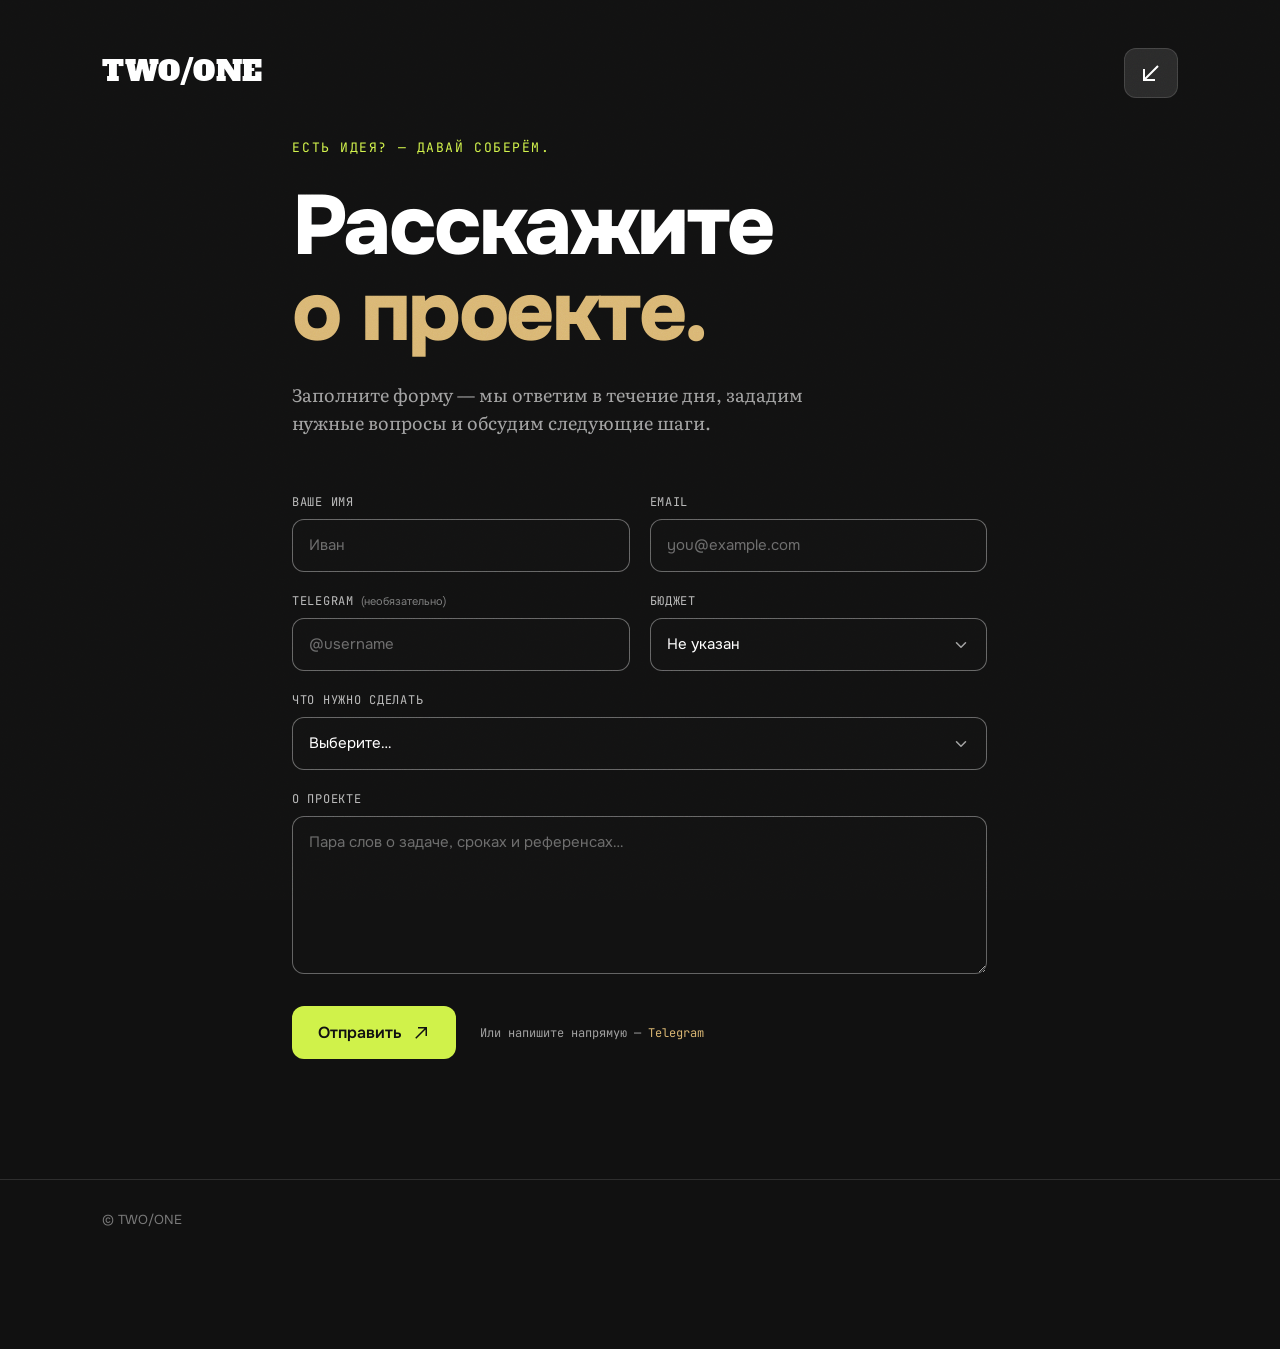
==== contact.html @ 26dcd60e "Add files via upload" ====
<!DOCTYPE html>
<html lang="ru">
<head>
  <meta charset="UTF-8">
  <meta name="viewport" content="width=device-width, initial-scale=1, viewport-fit=cover">
  <meta name="description" content="TWO/ONE — обсудить проект. Заполните форму, мы ответим в течение дня.">
  <meta name="theme-color" content="#111111">
  <title>TWO/ONE — Обсудить проект</title>

  <link rel="icon" href="data:,">
  <link rel="preconnect" href="https://fonts.googleapis.com">
  <link rel="preconnect" href="https://fonts.gstatic.com" crossorigin>
  <link href="https://fonts.googleapis.com/css2?family=Alfa+Slab+One&family=JetBrains+Mono&family=Literata:wght@400;600&family=Onest:wght@400;500;700;800&family=Rubik+Mono+One&display=swap" rel="stylesheet">
  <link rel="stylesheet" href="style.css">
</head>

<body class="contact-page">

  <header class="header">
    <a class="logo" href="index.html">TWO/ONE</a>

    <a class="icon-btn header-contact" href="index.html" aria-label="Назад на главную">
      <svg viewBox="0 0 24 24" fill="none" stroke="currentColor" stroke-width="2">
        <path d="M19 5 5 19M16 19H5V8"/>
      </svg>
    </a>
  </header>

  <main class="contact-main">
    <section class="contact-hero">

      <div class="eyebrow">Есть идея? — Давай соберём.</div>

      <h1 class="reveal">
        Расскажите<br>
        <span>о проекте.</span>
      </h1>

      <p class="contact-intro reveal reveal-delay-1">
        Заполните форму — мы ответим в течение дня, зададим нужные вопросы
        и обсудим следующие шаги.
      </p>

      <form
        class="contact-form reveal reveal-delay-2"
        action="https://formspree.io/f/xwlvrqde"
        method="POST"
        novalidate
      >
        <div class="form-row">
          <label class="field">
            <span>Ваше имя</span>
            <input
              type="text"
              name="name"
              required
              autocomplete="name"
              placeholder="Иван"
            >
          </label>

          <label class="field">
            <span>Email</span>
            <input
              type="email"
              name="email"
              required
              autocomplete="email"
              placeholder="you@example.com"
            >
          </label>
        </div>

        <div class="form-row">
          <label class="field">
            <span>Telegram <em>(необязательно)</em></span>
            <input
              type="text"
              name="telegram"
              placeholder="@username"
            >
          </label>

          <label class="field">
            <span>Бюджет</span>
            <select name="budget">
              <option value="">Не указан</option>
              <option>до 30 000 ₽</option>
              <option>30 000 – 80 000 ₽</option>
              <option>80 000 – 150 000 ₽</option>
              <option>от 150 000 ₽</option>
            </select>
          </label>
        </div>

        <label class="field">
          <span>Что нужно сделать</span>
          <select name="type" required>
            <option value="" disabled selected>Выберите…</option>
            <option>Лендинг</option>
            <option>Корпоративный сайт</option>
            <option>Интернет-магазин</option>
            <option>Дизайн + разработка</option>
            <option>Только дизайн</option>
            <option>Только разработка</option>
            <option>Другое</option>
          </select>
        </label>

        <label class="field">
          <span>О проекте</span>
          <textarea
            name="message"
            rows="6"
            required
            placeholder="Пара слов о задаче, сроках и референсах…"
          ></textarea>
        </label>

        <!-- Скрытые поля Formspree -->
        <input type="hidden" name="_subject" value="TWO/ONE — новая заявка">
        <input type="text" name="_gotcha" style="display:none" tabindex="-1" autocomplete="off">

        <div class="form-actions">
          <button type="submit" class="submit-btn">
            Отправить
            <svg viewBox="0 0 24 24" fill="none" stroke="currentColor" stroke-width="2">
              <path d="M5 19 19 5M8 5h11v11"/>
            </svg>
          </button>

          <p class="form-note">
            Или напишите напрямую —
            <a href="https://t.me/sematarygravema" target="_blank" rel="noopener noreferrer">Telegram</a>
          </p>
        </div>
      </form>

    </section>
  </main>

  <footer class="footer">© TWO/ONE</footer>

  <div class="cursor-glow" aria-hidden="true"></div>

  <script src="script.js" defer></script>
</body>
</html>
---- style.css ----
/* ===== TWO/ONE ===== */

:root {
  --bg: #111111;
  --card: #2a2a2a;
  --card-hi: #3a3a3a;
  --line: rgba(255, 255, 255, .12);
  --line-strong: rgba(255, 255, 255, .35);
  --text: #ffffff;
  --muted: #a0a0a0;
  --gold: #d9b673;
  --lime: #d0f24a;

  --sans: "Onest", "Segoe UI", system-ui, sans-serif;
  --serif: "Literata", Georgia, serif;
  --mono: "JetBrains Mono", ui-monospace, monospace;
  --display: "Alfa Slab One", Georgia, serif;

  --pad: clamp(20px, 8vw, 120px);
  --radius: 18px;
  color-scheme: dark;
}

*, *::before, *::after { box-sizing: border-box; }

html { scroll-behavior: smooth; scroll-padding-top: 90px; }

body {
  margin: 0;
  padding-bottom: env(safe-area-inset-bottom, 0px);
  font-family: var(--sans);
  line-height: 1.5;
  color: var(--text);
  background: var(--bg);
  overflow-x: hidden;
  -webkit-font-smoothing: antialiased;
  position: relative;
}

/* ---------- grain / noise overlay ---------- */

body::before {
  content: "";
  position: fixed;
  inset: 0;
  pointer-events: none;
  z-index: 9999;

  background-image: url("data:image/svg+xml,%3Csvg xmlns='http://www.w3.org/2000/svg' viewBox='0 0 300 300'%3E%3Cfilter id='n'%3E%3CfeTurbulence type='fractalNoise' baseFrequency='0.9' numOctaves='2' stitchTiles='stitch'/%3E%3C/filter%3E%3Crect width='100%25' height='100%25' filter='url(%23n)' opacity='0.5'/%3E%3C/svg%3E");
  background-repeat: repeat;
  background-size: 220px 220px;

  opacity: 0.35;
  mix-blend-mode: overlay;
}

a { color: inherit; text-decoration: none; }
:focus-visible { outline: 2px solid var(--lime); outline-offset: 3px; border-radius: 6px; }

section { padding: 0 var(--pad); }

h2 {
  margin: 0 0 56px;
  font-size: clamp(36px, 5vw, 58px);
  line-height: 1.08;
  font-weight: 700;
  letter-spacing: -.025em;
}

/* ---------- header ---------- */

.header {
  position: relative;      /* чтобы .nav.is-open позиционировалось от хедера */
  display: flex;
  align-items: center;
  flex-wrap: wrap;
  gap: 14px;
  padding: calc(48px + env(safe-area-inset-top, 0px)) var(--pad) 0;
}

.logo {
  margin-right: auto;
  font-family: var(--display);
  font-size: 28px;
  letter-spacing: .5px;
  color: var(--text);
  text-decoration: none;
  position: relative;
  display: inline-block;
  padding-bottom: 4px;

  transition:
    letter-spacing .35s cubic-bezier(.22, .61, .36, 1),
    color .35s ease,
    text-shadow .35s ease;
}

/* Лаймовое подчёркивание, растёт из центра */
.logo::after {
  content: "";
  position: absolute;
  left: 50%;
  bottom: 0;
  width: 0;
  height: 2px;
  background: var(--lime);
  border-radius: 2px;
  transform: translateX(-50%);
  transition: width .35s cubic-bezier(.22, .61, .36, 1);
}

.logo:hover {
  letter-spacing: 3px;
  color: #fff;
  text-shadow: 0 0 12px rgba(208, 242, 74, .55);
}

.logo:hover::after {
  width: 100%;
}

.nav {
  display: flex;
  gap: 4px;
  padding: 8px;
  background: var(--card);
  border: 1px solid var(--line);
  border-radius: 12px;
}

.nav a {
  padding: 8px 16px;
  font-size: 16px;
  color: #cfcfcf;
  border-radius: 8px;
  transition: background .2s, color .2s;
}
.nav a:hover { background: rgba(255, 255, 255, .09); color: #fff; }

.icon-btn {
  display: grid;
  place-items: center;
  width: 54px;
  height: 50px;
  padding: 0;
  color: #fff;
  background: var(--card);
  border: 1px solid var(--line);
  border-radius: 12px;
  cursor: pointer;
  transition: background .2s, color .2s, border-color .2s;
}
.icon-btn:hover { background: var(--lime); color: #151515; border-color: var(--lime); }
.icon-btn svg { width: 24px; height: 24px; }

/* Гамбургер скрыт на десктопе */
.menu-toggle { display: none; }

/* ---------- hero ---------- */

.hero {
  position: relative;
  padding-top: 44px;
  padding-bottom: 220px;
}

.eyebrow {
  font-size: 17px;
  color: #e8e8e8;
  animation: fadeUp .9s ease-out both;
}

.hero h1 {
  margin: 30px 0 0;
  font-size: clamp(48px, 8.5vw, 96px);
  line-height: 1.02;
  font-weight: 800;
  letter-spacing: -.03em;
  animation: fadeUp 1s .1s ease-out both;
}
.hero h1 span {
  display: block;
  color: var(--gold);
  animation: fadeUp 1s .25s ease-out both;
}

/* === STAGE === */
.stage {
  position: relative;
  max-width: 1300px;
  height: 620px;
  margin-top: -30px;
  margin-left: 220px;
  animation: fadeUp 1.1s .35s ease-out both;
}

.orbit {
  position: absolute;
  left: 0;
  top: 60px;
  width: min(1150px, 100%);
  height: 500px;
  border: 3px solid rgba(236, 236, 236, .9);
  border-radius: 50% 48% 52% 50% / 56% 50% 50% 44%;
  transform: rotate(-6deg);
  animation: orbitPulse 12s ease-in-out infinite;
}

.window {
  position: absolute;
  left: 3%;
  top: 60px;
  width: min(960px, 95%);
  height: 360px;
  background: linear-gradient(145deg, #3a3a3a 0%, #232323 45%, #1a1a1a 100%);
  border-radius: 46px 40px 40px 40px / 38px 40px 40px 40px;
  box-shadow:
    0 40px 70px rgba(0, 0, 0, .55),
    0 0 80px rgba(208, 242, 74, .07),
    inset 0 0 0 1px rgba(255, 255, 255, .14);
  overflow: hidden;
  will-change: transform;
  transform-style: preserve-3d;
  transform:
    perspective(1400px)
    rotateX(var(--rx, 0deg))
    rotateY(var(--ry, 0deg))
    rotate(-4deg)
    translateY(var(--ty, 0px));
  transition: transform .35s cubic-bezier(.22, .61, .36, 1);
}

.window::after {
  content: "";
  position: absolute; inset: 0;
  background: linear-gradient(115deg, transparent 38%, rgba(255, 255, 255, .10) 50%, transparent 62%);
  pointer-events: none;
  transform: translateX(calc(var(--nx, 0) * 40px));
  transition: transform .5s cubic-bezier(.22, .61, .36, 1);
}

.window::before {
  content: "";
  position: absolute; left: 0; right: 0; top: 64px;
  height: 1px;
  background: rgba(255, 255, 255, .5);
}

.dots { position: absolute; left: 36px; top: 24px; display: flex; gap: 9px; }
.dots i {
  width: 13px; height: 13px; border-radius: 50%; background: #e4e4e4;
  animation: dotBlink 3.6s ease-in-out infinite;
}
.dots i:nth-child(2) { animation-delay: .25s; }
.dots i:nth-child(3) { animation-delay: .5s; }

.window-copy { position: absolute; left: 70px; top: 130px; z-index: 1; }
.window-copy p {
  margin: 0 0 22px;
  font-family: var(--serif);
  font-size: 21px;
  color: var(--lime);
  animation: fadeUp .9s .6s ease-out both;
}
.window-copy b {
  display: block;
  margin-bottom: 20px;
  font-family: var(--display);
  font-size: 36px;
  font-weight: 400;
  animation: fadeUp .9s .75s ease-out both;
}
.window-copy b:nth-of-type(2) { animation-delay: .9s; }

.blob {
  position: absolute;
  right: 90px; top: 116px;
  width: 400px; height: 210px;
  overflow: hidden;
  border-radius: 140px 140px 18px 18px / 210px 210px 18px 18px;
  background: linear-gradient(160deg, var(--lime) 0 44%, #8a8a8a 45% 61%, #98ad34 62% 100%);
  box-shadow: inset 0 -10px 24px rgba(0, 0, 0, .25);
  animation: blobFloat 7s ease-in-out infinite;
}
.blob::after {
  content: "";
  position: absolute; left: 178px; top: -8px;
  width: 185px; height: 185px;
  border: 1.5px solid rgba(255, 255, 255, .6);
  border-radius: 50%;
  animation: spin 20s linear infinite;
  transform-origin: center center;
}

/* === TAGS === */
.tags {
  position: absolute;
  right: -220px;
  bottom: 40px;
  display: flex; flex-direction: column; gap: 14px;
}
.tags span {
  width: max-content;
  padding: 11px 13px;
  font-size: 12px;
  color: #e2e2e2;
  background: rgba(23, 23, 23, .6);
  border: 1px solid var(--line-strong);
  animation: fadeUp .8s ease-out both;
}
.tags span:nth-child(1) { animation-delay: 1.05s; }
.tags span:nth-child(2) { animation-delay: 1.2s; }
.tags span:nth-child(3) { animation-delay: 1.35s; }

/* === keyframes === */

@keyframes blobFloat {
  0%, 100% { transform: translateY(0) rotate(0deg); }
  50%      { transform: translateY(6px) rotate(-1.5deg); }
}

@keyframes orbitPulse {
  0%, 100% { transform: rotate(-6deg) scale(1); opacity: .9; }
  50%      { transform: rotate(-6deg) scale(1.012); opacity: 1; }
}

@keyframes fadeUp {
  from { opacity: 0; transform: translateY(18px); }
  to   { opacity: 1; transform: translateY(0); }
}

@keyframes spin {
  to { transform: rotate(360deg); }
}

@keyframes dotBlink {
  0%, 100% { opacity: 1; }
  50%      { opacity: .55; }
}

/* floating action bar */
.dock {
  position: fixed; z-index: 10;
  left: 50%; bottom: 24px;
  transform: translateX(-50%);
  display: flex; align-items: center; gap: 8px;
  padding: 10px 12px;
  font-size: 13px;
  background: rgba(54, 54, 54, .95);
  border: 1px solid var(--line);
  border-radius: 14px;
  backdrop-filter: blur(10px);
  -webkit-backdrop-filter: blur(10px);
  box-shadow: 0 10px 30px rgba(0, 0, 0, 0.5);
}
.dock-arrow {
  display: grid; place-items: center;
  width: 36px; height: 36px;
  color: #222; background: #ebebeb;
  border-radius: 8px;
  transition: background .2s;
}

/* Ограничиваем размер иконки внутри кнопки */
.dock-arrow svg {
  width: 16px;
  height: 16px;
  display: block;
}

.dock-cta {
  padding: 9px 14px;
  color: #222; background: #ebebeb;
  border-radius: 8px;
  font-weight: 500;
  transition: background .2s;
}
.dock-arrow:hover, .dock-cta:hover { background: var(--lime); }
.dock-link { padding: 0 8px; color: #ddd; transition: color .2s; }
.dock-link:hover { color: var(--lime); }

/* ---------- section frame ---------- */

.works, .about, .process, .contact {
  padding-top: 64px;
  padding-bottom: 80px;
  border-top: 1px solid var(--line);
}

/* ---------- works ---------- */

.grid {
  display: grid;
  grid-template-columns: repeat(2, minmax(0, 1fr));
  gap: 30px;
  max-width: 1080px;
  margin-inline: auto;
  perspective: 1400px;      /* 3D-перспектива для карточек */
}

.card {
  display: block;
  min-height: 285px;
  padding: 8px;
  background: var(--card);
  border: 1px solid var(--line-strong);
  border-radius: var(--radius);
  height: 340px;

  position: relative;
  transform-style: preserve-3d;

  transform:
    rotateX(var(--card-rx, 0deg))
    rotateY(var(--card-ry, 0deg))
    translateY(var(--card-ty, 0px));

  transition:
    transform .4s cubic-bezier(.22, .61, .36, 1),
    border-color .25s,
    box-shadow .25s;
  will-change: transform;
}

a.card:hover {
  border-color: var(--lime);
  box-shadow: 0 22px 50px rgba(0, 0, 0, .55);
}

.card-empty {
  background: var(--card);
  border: 1px solid var(--line-strong);
  min-height: 285px;
}

.card-shot {
  display: grid;
  place-items: center;
  height: 260px;
  padding: 16px;
  font-family: "Rubik Mono One", var(--sans);
  font-size: 30px;
  line-height: 1;
  text-align: center;
  color: #111;
  background: #fff;
  border-radius: 13px;
  overflow: hidden;
  transform-style: preserve-3d;    /* 3D-контекст для картинки внутри */
}

.card-shot img {
  max-width: 100%;
  max-height: 100%;
  width: auto;
  height: auto;
  object-fit: contain;
  display: block;

  /* Параллакс — двигаем сам логотип, а не белый блок */
  transform: translate3d(
    var(--card-inner-x, 0px),
    var(--card-inner-y, 0px),
    0
  );
  transition: transform .4s cubic-bezier(.22, .61, .36, 1);
  will-change: transform;
}

.card h3 {
  margin: 14px 12px 4px;
  font-family: var(--display);
  font-size: 14px;
  font-weight: 400;
}

.card p {
  margin: 0 12px 10px;
  font-family: var(--mono);
  font-size: 12px;
  color: #8f8f8f;
}

/* ---------- about ---------- */

.people {
  display: grid;
  grid-template-columns: repeat(2, minmax(0, 1fr));
  gap: 48px;
  max-width: 1000px;
  margin-inline: auto;
}

.person {
  padding: 28px 26px;
  background: var(--card);
  border: 1px solid var(--line-strong);
  border-radius: var(--radius);
}

.person h3 { margin: 0 0 8px; font-size: 22px; }

.person .role {
  margin: 0 0 10px;
  font-family: var(--serif);
  font-size: 17px;
  color: var(--gold);
}

.person p:last-child {
  margin: 0;
  font-size: 14px;
  color: var(--muted);
  max-width: 44ch;
}

/* ---------- process ---------- */

.steps {
  display: grid;
  grid-template-columns: repeat(3, minmax(0, 1fr));
  border-top: 1px solid var(--line-strong);
}
.step {
  padding: 22px 24px 64px;
  border-left: 1px solid var(--line-strong);
}
.step:first-child { padding-left: 0; border-left: 0; }
.step small { font-family: var(--serif); font-size: 15px; color: var(--gold); }
.step h3 { margin: 34px 0 10px; font-size: 26px; font-weight: 700; letter-spacing: -.01em; }
.step p { margin: 0; max-width: 34ch; font-size: 14px; color: var(--muted); }

/* ---------- contact ---------- */

.contact {
  display: grid;
  grid-template-columns: 1.2fr 1fr;
  gap: 40px;
  align-items: center;
}
.contact h2 {
  margin: 0;
  font-size: clamp(44px, 6vw, 76px);
  line-height: 1.12;
  font-weight: 800;
}
.contact h2 span { display: block; color: var(--gold); }

.panel {
  max-width: 440px;
  padding: 26px 24px;
  background: linear-gradient(#383838, #252525);
  border: 1px solid var(--line-strong);
  border-radius: 28px;
  box-shadow: 0 30px 60px rgba(0, 0, 0, .4);
}
.panel p { margin: 0 0 18px; font-size: 12px; color: var(--muted); }
.panel a {
  display: flex; align-items: center; justify-content: space-between;
  margin-top: 14px;
  padding: 18px 18px;
  font-size: 17px;
  background: var(--card-hi);
  border-radius: 11px;
  transition: background .2s, color .2s;
}
.panel a:hover { background: var(--lime); color: #151515; }
.panel a.serif { font-family: var(--serif); }
.panel svg { width: 20px; height: 20px; }

.footer {
  padding: 30px var(--pad) 120px;
  font-size: 13px;
  color: #7a7a7a;
  border-top: 1px solid var(--line);
}

/* ---------- cursor glow ---------- */

.cursor-glow {
  position: fixed;
  top: 0;
  left: 0;
  width: 600px;
  height: 600px;
  margin-left: -300px;
  margin-top: -300px;
  pointer-events: none;
  z-index: 2147483647;
  border-radius: 50%;
  background: radial-gradient(
    circle at center,
    rgba(208, 242, 74, .40) 0%,
    rgba(208, 242, 74, .20) 30%,
    rgba(208, 242, 74, .07) 55%,
    transparent 75%
  );
  transform: translate3d(var(--gx, -999px), var(--gy, -999px), 0);
  transition: opacity .3s ease;
  opacity: 0;
  will-change: transform;
}

.cursor-glow.is-active {
  opacity: 1;
}

/* ---------- scroll reveal ---------- */

.reveal {
  opacity: 0;
  transform: translateY(32px);
  transition:
    opacity .8s cubic-bezier(.22, .61, .36, 1),
    transform .8s cubic-bezier(.22, .61, .36, 1);
  will-change: opacity, transform;
}

.reveal.is-visible {
  opacity: 1;
  transform: translateY(0);
}

.reveal-delay-1 { transition-delay: .10s; }
.reveal-delay-2 { transition-delay: .20s; }
.reveal-delay-3 { transition-delay: .30s; }
.reveal-delay-4 { transition-delay: .40s; }

/* ---------- mobile ---------- */

@media (max-width: 900px) {
  /* Скрываем стрелку-контакт, показываем гамбургер */
  .header-contact { display: none; }
  .menu-toggle { display: grid; }

  /* Выпадающее мобильное меню */
  .nav {
    position: absolute;
    top: calc(100% + 10px);
    left: var(--pad);
    right: var(--pad);
    flex-direction: column;
    padding: 12px;
    background: rgba(42, 42, 42, .96);
    backdrop-filter: blur(10px);
    -webkit-backdrop-filter: blur(10px);
    border: 1px solid var(--line);
    border-radius: 14px;
    opacity: 0;
    visibility: hidden;
    transform: translateY(-8px);
    transition:
      opacity .25s ease,
      transform .25s ease,
      visibility .25s;
    z-index: 20;
  }

  .nav.is-open {
    opacity: 1;
    visibility: visible;
    transform: translateY(0);
  }

  .nav a {
    padding: 12px 16px;
    font-size: 17px;
    border-radius: 10px;
  }

  .stage {
    height: 440px;
    margin-left: 0;
    margin-top: 20px;
  }
  .orbit {
    left: 0;
    height: 320px;
  }
  .window {
    left: 0;
    width: 100%;
    height: 270px;
  }
  .window-copy { left: 30px; top: 100px; }
  .window-copy b { font-size: 26px; }
  .blob { right: 20px; top: 120px; width: 180px; height: 115px; }
  .blob::after { display: none; }
  .tags { display: none; }

  .grid, .people, .steps, .contact { grid-template-columns: 1fr; }
  .grid { gap: 22px; }
  .people { gap: 20px; }
  .step { padding-left: 0; border-left: 0; border-top: 1px solid var(--line-strong); }
  .step:first-child { border-top: 0; }

  .dock {
    bottom: 12px;
    width: calc(100% - 32px);
    justify-content: center;
  }

  body::before { opacity: 0.25; }
}

/* ---------- prefers-reduced-motion ---------- */

@media (prefers-reduced-motion: reduce) {
  html { scroll-behavior: auto; }

  .blob,
  .orbit,
  .blob::after,
  .dots i { animation: none; }

  .eyebrow,
  .hero h1,
  .hero h1 span,
  .stage,
  .window-copy p,
  .window-copy b,
  .tags span { animation: none; }

  .cursor-glow { display: none; }

  .reveal {
    opacity: 1;
    transform: none;
    transition: none;
  }

  * { transition: none !important; }
}

@media (hover: none) {
  .cursor-glow { display: none; }
}



/* ============================================================
   CONTACT PAGE
   ============================================================ */

.contact-page {
  min-height: 100vh;
  display: flex;
  flex-direction: column;
}

.contact-main {
  flex: 1;
  padding: 40px var(--pad) 120px;
}

.contact-hero {
  max-width: 900px;
  margin: 0 auto;
}

.contact-hero .eyebrow {
  font-family: var(--mono);
  font-size: 13px;
  letter-spacing: .12em;
  text-transform: uppercase;
  color: var(--lime);
  margin-bottom: 26px;
}

.contact-hero h1 {
  margin: 0 0 26px;
  font-size: clamp(44px, 7vw, 84px);
  line-height: 1.02;
  font-weight: 800;
  letter-spacing: -.03em;
}

.contact-hero h1 span {
  display: block;
  color: var(--gold);
}

.contact-intro {
  max-width: 56ch;
  margin: 0 0 56px;
  font-family: var(--serif);
  font-size: 18px;
  line-height: 1.55;
  color: var(--muted);
}

/* -------- form -------- */

.contact-form {
  display: grid;
  gap: 20px;
  max-width: 720px;
}

.form-row {
  display: grid;
  grid-template-columns: 1fr 1fr;
  gap: 20px;
}

.field {
  display: grid;
  gap: 8px;
}

.field > span {
  font-family: var(--mono);
  font-size: 12px;
  letter-spacing: .06em;
  text-transform: uppercase;
  color: #b8b8b8;
}

.field > span em {
  font-style: normal;
  text-transform: none;
  letter-spacing: 0;
  color: #7a7a7a;
  font-family: var(--sans);
  font-size: 11px;
}

.field input,
.field select,
.field textarea {
  width: 100%;
  padding: 15px 16px;
  font-family: var(--sans);
  font-size: 15px;
  line-height: 1.4;
  color: var(--text);
  background: rgba(20, 20, 20, .65);
  border: 1px solid var(--line-strong);
  border-radius: 12px;
  outline: none;
  transition: border-color .2s ease, background .2s ease, box-shadow .2s ease;
  -webkit-appearance: none;
  appearance: none;
}

.field textarea {
  resize: vertical;
  min-height: 140px;
}

.field input::placeholder,
.field textarea::placeholder {
  color: #6a6a6a;
}

.field input:focus,
.field select:focus,
.field textarea:focus {
  border-color: var(--lime);
  background: rgba(20, 20, 20, .95);
  box-shadow: 0 0 0 3px rgba(208, 242, 74, .12);
}

/* Красивая стрелка у select */
.field select {
  background-image: url("data:image/svg+xml,%3Csvg xmlns='http://www.w3.org/2000/svg' viewBox='0 0 24 24' fill='none' stroke='%23a0a0a0' stroke-width='2' stroke-linecap='round' stroke-linejoin='round'%3E%3Cpath d='M6 9l6 6 6-6'/%3E%3C/svg%3E");
  background-repeat: no-repeat;
  background-position: right 16px center;
  background-size: 18px 18px;
  padding-right: 44px;
  cursor: pointer;
}

.field select option {
  background: #1a1a1a;
  color: var(--text);
}

/* -------- actions -------- */

.form-actions {
  display: flex;
  align-items: center;
  gap: 24px;
  margin-top: 12px;
  flex-wrap: wrap;
}

.submit-btn {
  display: inline-flex;
  align-items: center;
  gap: 10px;
  padding: 16px 26px;
  font-family: var(--sans);
  font-size: 16px;
  font-weight: 600;
  color: #111;
  background: var(--lime);
  border: 0;
  border-radius: 12px;
  cursor: pointer;
  transition: filter .2s ease, transform .2s ease;
}

.submit-btn:hover { filter: brightness(.92); }
.submit-btn:active { transform: translateY(1px); }

.submit-btn svg {
  width: 18px;
  height: 18px;
}

.form-note {
  margin: 0;
  font-family: var(--mono);
  font-size: 12px;
  color: var(--muted);
}

.form-note a {
  color: var(--gold);
  border-bottom: 1px solid transparent;
  transition: border-color .2s ease;
}
.form-note a:hover { border-color: var(--gold); }

/* -------- mobile -------- */

@media (max-width: 720px) {
  .contact-main { padding: 20px var(--pad) 100px; }

  .form-row { grid-template-columns: 1fr; gap: 20px; }

  .contact-intro { font-size: 16px; margin-bottom: 40px; }

  .form-actions { flex-direction: column; align-items: flex-start; gap: 16px; }
  .submit-btn { width: 100%; justify-content: center; }
}
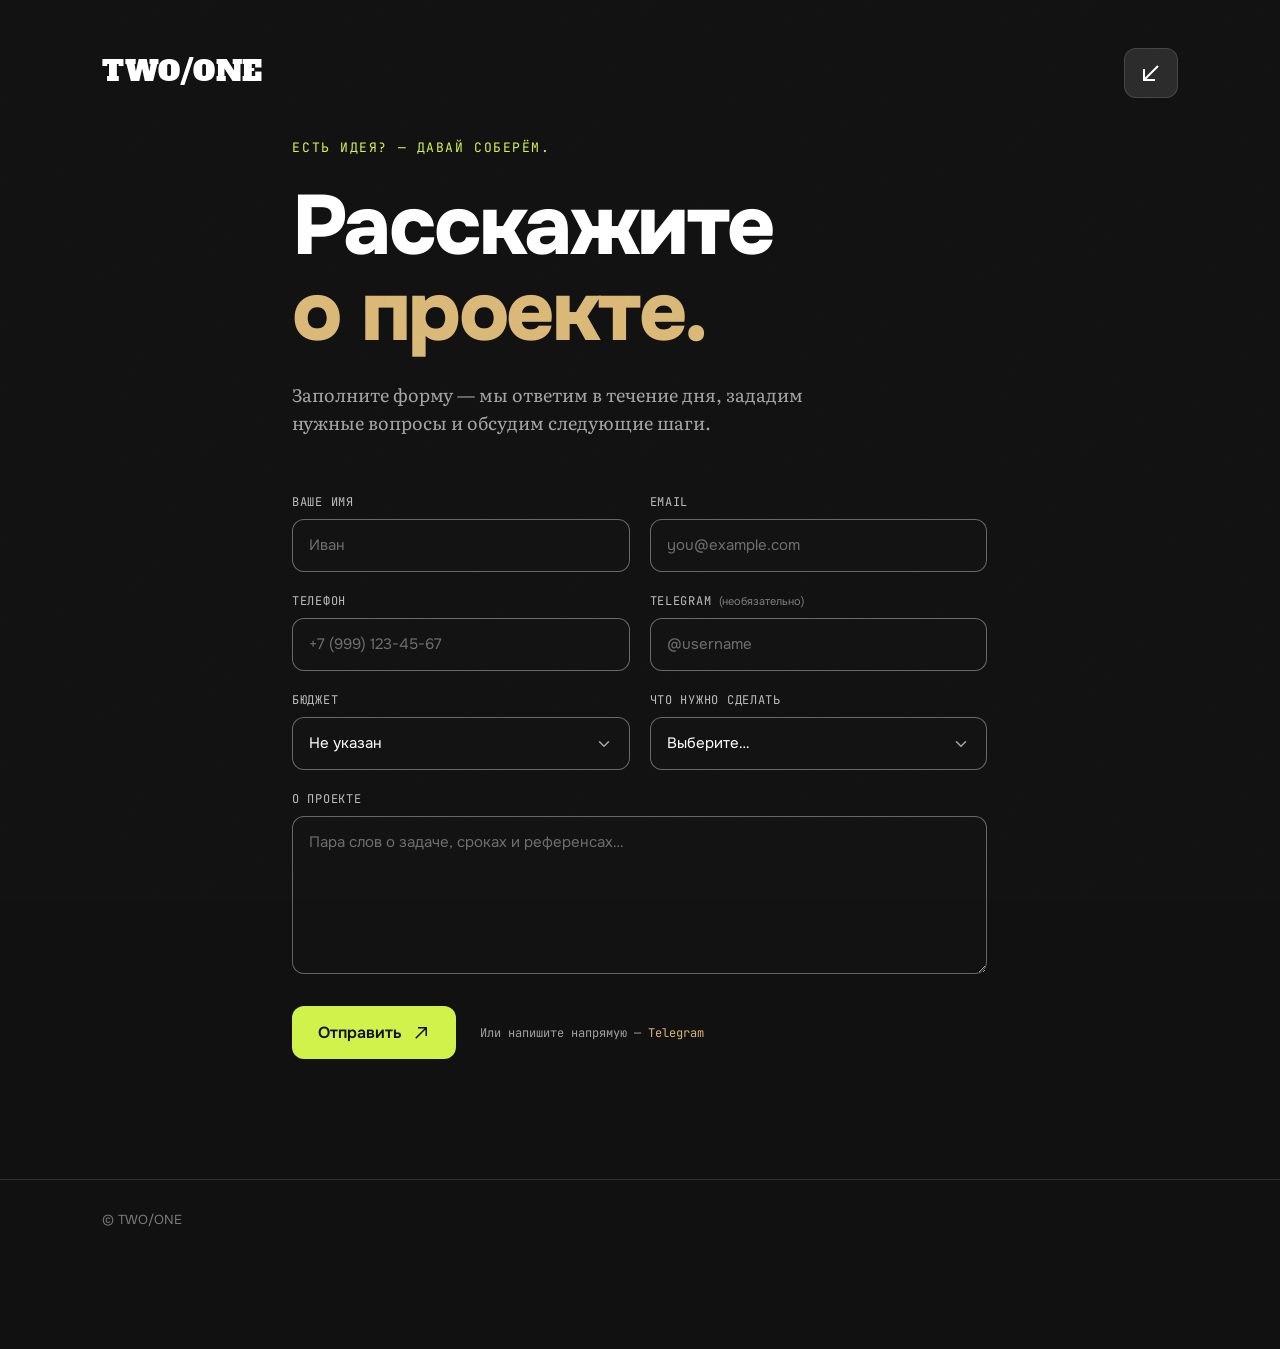
==== commit 63c04ad3: "Update contact.html" ====
--- a/contact.html
+++ b/contact.html
@@ -12,6 +12,74 @@
   <link rel="preconnect" href="https://fonts.gstatic.com" crossorigin>
   <link href="https://fonts.googleapis.com/css2?family=Alfa+Slab+One&family=JetBrains+Mono&family=Literata:wght@400;600&family=Onest:wght@400;500;700;800&family=Rubik+Mono+One&display=swap" rel="stylesheet">
   <link rel="stylesheet" href="style.css">
+
+  <style>
+    /* ===== Красная плашка снизу ===== */
+    .form-toast {
+      position: fixed;
+      left: 50%;
+      bottom: 24px;
+      transform: translate(-50%, 140%);
+      z-index: 1000;
+
+      max-width: min(560px, calc(100% - 32px));
+      padding: 14px 20px;
+
+      font-family: "Onest", system-ui, sans-serif;
+      font-size: 14px;
+      line-height: 1.4;
+      color: #fff;
+
+      background: #b30000;
+      border: 1px solid #ff3b3b;
+      border-radius: 12px;
+      box-shadow: 0 18px 40px rgba(0, 0, 0, .55), 0 0 0 3px rgba(179, 0, 0, .18);
+
+      opacity: 0;
+      pointer-events: none;
+      transition: transform .35s cubic-bezier(.22, .61, .36, 1), opacity .25s ease;
+    }
+
+    .form-toast.is-visible {
+      transform: translate(-50%, 0);
+      opacity: 1;
+    }
+
+    .form-toast::before {
+      content: "";
+      display: inline-block;
+      width: 8px;
+      height: 8px;
+      margin-right: 10px;
+      vertical-align: middle;
+      border-radius: 50%;
+      background: #fff;
+      box-shadow: 0 0 10px rgba(255, 255, 255, .9);
+    }
+
+    /* Поле с ошибкой */
+    .field.has-error input,
+    .field.has-error select,
+    .field.has-error textarea {
+      border-color: #ff3b3b !important;
+      background: rgba(60, 0, 0, .35) !important;
+      box-shadow: 0 0 0 3px rgba(255, 59, 59, .15) !important;
+    }
+
+    /* На странице контактов всё видно сразу, без ожидания скролла */
+    .contact-page .reveal {
+      opacity: 1 !important;
+      transform: none !important;
+      transition: none !important;
+    }
+
+    @media (max-width: 720px) {
+      .form-toast {
+        bottom: 12px;
+        font-size: 13px;
+      }
+    }
+  </style>
 </head>
 
 <body class="contact-page">
@@ -43,12 +111,13 @@
 
       <form
         class="contact-form reveal reveal-delay-2"
+        id="contactForm"
         action="https://formspree.io/f/xwlvrqde"
         method="POST"
         novalidate
       >
         <div class="form-row">
-          <label class="field">
+          <label class="field" data-field="name">
             <span>Ваше имя</span>
             <input
               type="text"
@@ -59,7 +128,7 @@
             >
           </label>
 
-          <label class="field">
+          <label class="field" data-field="email">
             <span>Email</span>
             <input
               type="email"
@@ -72,7 +141,18 @@
         </div>
 
         <div class="form-row">
-          <label class="field">
+          <label class="field" data-field="phone">
+            <span>Телефон</span>
+            <input
+              type="tel"
+              name="phone"
+              required
+              autocomplete="tel"
+              placeholder="+7 (999) 123-45-67"
+            >
+          </label>
+
+          <label class="field" data-field="telegram">
             <span>Telegram <em>(необязательно)</em></span>
             <input
               type="text"
@@ -80,8 +160,10 @@
               placeholder="@username"
             >
           </label>
-
-          <label class="field">
+        </div>
+
+        <div class="form-row">
+          <label class="field" data-field="budget">
             <span>Бюджет</span>
             <select name="budget">
               <option value="">Не указан</option>
@@ -91,23 +173,23 @@
               <option>от 150 000 ₽</option>
             </select>
           </label>
+
+          <label class="field" data-field="type">
+            <span>Что нужно сделать</span>
+            <select name="type" required>
+              <option value="" disabled selected>Выберите…</option>
+              <option>Лендинг</option>
+              <option>Корпоративный сайт</option>
+              <option>Интернет-магазин</option>
+              <option>Дизайн + разработка</option>
+              <option>Только дизайн</option>
+              <option>Только разработка</option>
+              <option>Другое</option>
+            </select>
+          </label>
         </div>
 
-        <label class="field">
-          <span>Что нужно сделать</span>
-          <select name="type" required>
-            <option value="" disabled selected>Выберите…</option>
-            <option>Лендинг</option>
-            <option>Корпоративный сайт</option>
-            <option>Интернет-магазин</option>
-            <option>Дизайн + разработка</option>
-            <option>Только дизайн</option>
-            <option>Только разработка</option>
-            <option>Другое</option>
-          </select>
-        </label>
-
-        <label class="field">
+        <label class="field" data-field="message">
           <span>О проекте</span>
           <textarea
             name="message"
@@ -143,6 +225,132 @@
 
   <div class="cursor-glow" aria-hidden="true"></div>
 
-  <script src="script.js" defer></script>
+  <!-- Красная плашка снизу -->
+  <div class="form-toast" id="formToast" role="alert" aria-live="assertive"></div>
+
+  <script>
+    (function () {
+      const form = document.getElementById('contactForm');
+      const toast = document.getElementById('formToast');
+
+      const fieldEls = {
+        name:    document.querySelector('[data-field="name"]'),
+        email:   document.querySelector('[data-field="email"]'),
+        phone:   document.querySelector('[data-field="phone"]'),
+        type:    document.querySelector('[data-field="type"]'),
+        message: document.querySelector('[data-field="message"]')
+      };
+
+      const inputs = {
+        name:    form.elements['name'],
+        email:   form.elements['email'],
+        phone:   form.elements['phone'],
+        type:    form.elements['type'],
+        message: form.elements['message']
+      };
+
+      let toastTimer = null;
+
+      function showToast(text) {
+        toast.textContent = text;
+        toast.classList.add('is-visible');
+
+        clearTimeout(toastTimer);
+        toastTimer = setTimeout(() => {
+          toast.classList.remove('is-visible');
+        }, 4500);
+      }
+
+      function clearError(key) {
+        fieldEls[key].classList.remove('has-error');
+      }
+
+      function setError(key) {
+        fieldEls[key].classList.add('has-error');
+      }
+
+      // Снимаем подсветку при вводе / изменении
+      Object.keys(inputs).forEach((key) => {
+        inputs[key].addEventListener('input', () => clearError(key));
+        inputs[key].addEventListener('change', () => clearError(key));
+      });
+
+      // Валидаторы — возвращают текст ошибки или null
+      const validators = {
+        name(value) {
+          const v = value.trim();
+          if (!v) return 'Укажите имя.';
+          if (v.length < 2) return 'Имя слишком короткое — минимум 2 символа.';
+          if (!/^[A-Za-zА-Яа-яЁё\s\-]+$/.test(v)) {
+            return 'Имя может содержать только буквы, пробел и дефис.';
+          }
+          return null;
+        },
+
+        email(value) {
+          const v = value.trim();
+          if (!v) return 'Укажите email.';
+          if (!/^[^\s@]+@[^\s@]+\.[^\s@]{2,}$/.test(v)) {
+            return 'Некорректный email. Пример: name@mail.com';
+          }
+          return null;
+        },
+
+        phone(value) {
+          const v = value.trim();
+          if (!v) return 'Укажите номер телефона.';
+          if (!/^[+\d\s\-()]+$/.test(v)) {
+            return 'Телефон может содержать только цифры, +, -, пробел и скобки.';
+          }
+          const digits = v.replace(/\D/g, '');
+          if (digits.length < 10 || digits.length > 15) {
+            return 'Некорректный номер телефона — от 10 до 15 цифр.';
+          }
+          return null;
+        },
+
+        type(value) {
+          if (!value) return 'Выберите, что нужно сделать.';
+          return null;
+        },
+
+        message(value) {
+          const v = value.trim();
+          if (!v) return 'Напишите пару слов о проекте.';
+          if (v.length < 10) return 'Расскажите чуть подробнее — минимум 10 символов.';
+          return null;
+        }
+      };
+
+      form.addEventListener('submit', function (event) {
+        let firstErrorKey = null;
+        let firstErrorText = null;
+
+        Object.keys(validators).forEach((key) => {
+          const error = validators[key](inputs[key].value);
+
+          if (error) {
+            setError(key);
+            if (!firstErrorKey) {
+              firstErrorKey = key;
+              firstErrorText = error;
+            }
+          } else {
+            clearError(key);
+          }
+        });
+
+        if (firstErrorKey) {
+          event.preventDefault();
+          showToast(firstErrorText);
+          inputs[firstErrorKey].focus();
+          return;
+        }
+
+        // Всё корректно — показываем «отправляем…» и даём форме уйти в Formspree
+        showToast('Отправляем заявку…');
+      });
+    })();
+  </script>
 </body>
-</html>+</html>
--- a/style.css
+++ b/style.css
@@ -70,7 +70,7 @@
 /* ---------- header ---------- */
 
 .header {
-  position: relative;      /* чтобы .nav.is-open позиционировалось от хедера */
+  position: relative;
   display: flex;
   align-items: center;
   flex-wrap: wrap;
@@ -95,7 +95,6 @@
     text-shadow .35s ease;
 }
 
-/* Лаймовое подчёркивание, растёт из центра */
 .logo::after {
   content: "";
   position: absolute;
@@ -153,7 +152,6 @@
 .icon-btn:hover { background: var(--lime); color: #151515; border-color: var(--lime); }
 .icon-btn svg { width: 24px; height: 24px; }
 
-/* Гамбургер скрыт на десктопе */
 .menu-toggle { display: none; }
 
 /* ---------- hero ---------- */
@@ -194,22 +192,28 @@
   animation: fadeUp 1.1s .35s ease-out both;
 }
 
+/* === ORBIT: толстый белый овал со свечением === */
 .orbit {
   position: absolute;
   left: 0;
   top: 60px;
   width: min(1150px, 100%);
-  height: 500px;
-  border: 3px solid rgba(236, 236, 236, .9);
+  height: 540px;                                     /* было 500 — выше */
+  border: 4px solid rgba(245, 245, 245, .95);
   border-radius: 50% 48% 52% 50% / 56% 50% 50% 44%;
   transform: rotate(-6deg);
   animation: orbitPulse 12s ease-in-out infinite;
-}
-
+  box-shadow:
+    0 0 24px rgba(255, 255, 255, .25),
+    inset 0 0 24px rgba(255, 255, 255, .06);
+  filter: drop-shadow(0 0 6px rgba(255, 255, 255, .35));
+}
+
+/* === WINDOW: опущено внутрь орбиты === */
 .window {
   position: absolute;
   left: 3%;
-  top: 60px;
+  top: 110px;                                        /* было 60 — опущено внутрь овала */
   width: min(960px, 95%);
   height: 360px;
   background: linear-gradient(145deg, #3a3a3a 0%, #232323 45%, #1a1a1a 100%);
@@ -360,14 +364,11 @@
   border-radius: 8px;
   transition: background .2s;
 }
-
-/* Ограничиваем размер иконки внутри кнопки */
 .dock-arrow svg {
   width: 16px;
   height: 16px;
   display: block;
 }
-
 .dock-cta {
   padding: 9px 14px;
   color: #222; background: #ebebeb;
@@ -395,7 +396,7 @@
   gap: 30px;
   max-width: 1080px;
   margin-inline: auto;
-  perspective: 1400px;      /* 3D-перспектива для карточек */
+  perspective: 1400px;
 }
 
 .card {
@@ -446,7 +447,7 @@
   background: #fff;
   border-radius: 13px;
   overflow: hidden;
-  transform-style: preserve-3d;    /* 3D-контекст для картинки внутри */
+  transform-style: preserve-3d;
 }
 
 .card-shot img {
@@ -457,7 +458,6 @@
   object-fit: contain;
   display: block;
 
-  /* Параллакс — двигаем сам логотип, а не белый блок */
   transform: translate3d(
     var(--card-inner-x, 0px),
     var(--card-inner-y, 0px),
@@ -581,19 +581,18 @@
   position: fixed;
   top: 0;
   left: 0;
-  width: 600px;
-  height: 600px;
-  margin-left: -300px;
-  margin-top: -300px;
+  width: 140px;
+  height: 140px;
+  margin-left: -70px;
+  margin-top: -70px;
   pointer-events: none;
   z-index: 2147483647;
   border-radius: 50%;
   background: radial-gradient(
     circle at center,
-    rgba(208, 242, 74, .40) 0%,
-    rgba(208, 242, 74, .20) 30%,
-    rgba(208, 242, 74, .07) 55%,
-    transparent 75%
+    rgba(208, 242, 74, .013) 0%,
+    rgba(208, 242, 74, .006) 40%,
+    transparent 70%
   );
   transform: translate3d(var(--gx, -999px), var(--gy, -999px), 0);
   transition: opacity .3s ease;
@@ -629,11 +628,9 @@
 /* ---------- mobile ---------- */
 
 @media (max-width: 900px) {
-  /* Скрываем стрелку-контакт, показываем гамбургер */
   .header-contact { display: none; }
   .menu-toggle { display: grid; }
 
-  /* Выпадающее мобильное меню */
   .nav {
     position: absolute;
     top: calc(100% + 10px);
@@ -669,22 +666,46 @@
   }
 
   .stage {
-    height: 440px;
+    height: 460px;
     margin-left: 0;
     margin-top: 20px;
   }
   .orbit {
     left: 0;
-    height: 320px;
+    height: 380px;                                   /* было 320 — выше для овала */
+    top: 40px;
   }
   .window {
     left: 0;
+    top: 90px;                                       /* было без top — теперь внутри овала */
     width: 100%;
-    height: 270px;
-  }
-  .window-copy { left: 30px; top: 100px; }
-  .window-copy b { font-size: 26px; }
-  .blob { right: 20px; top: 120px; width: 180px; height: 115px; }
+    height: 250px;                                   /* было 270 — чуть ниже, чтобы влезло */
+  }
+
+  /* Текст в окне */
+  .window-copy {
+    left: 24px;
+    right: 24px;
+    top: 70px;
+  }
+  .window-copy p {
+    font-size: 14px;
+    margin-bottom: 12px;
+    line-height: 1.2;
+    white-space: nowrap;
+  }
+  .window-copy b {
+    font-size: 22px;
+    margin-bottom: 12px;
+  }
+
+  /* Blob: меньше, правее, ниже */
+  .blob {
+    right: 10px;
+    top: 120px;
+    width: 160px;
+    height: 100px;
+  }
   .blob::after { display: none; }
   .tags { display: none; }
 
@@ -735,8 +756,6 @@
 @media (hover: none) {
   .cursor-glow { display: none; }
 }
-
-
 
 /* ============================================================
    CONTACT PAGE
@@ -861,7 +880,6 @@
   box-shadow: 0 0 0 3px rgba(208, 242, 74, .12);
 }
 
-/* Красивая стрелка у select */
 .field select {
   background-image: url("data:image/svg+xml,%3Csvg xmlns='http://www.w3.org/2000/svg' viewBox='0 0 24 24' fill='none' stroke='%23a0a0a0' stroke-width='2' stroke-linecap='round' stroke-linejoin='round'%3E%3Cpath d='M6 9l6 6 6-6'/%3E%3C/svg%3E");
   background-repeat: no-repeat;
@@ -924,7 +942,7 @@
 }
 .form-note a:hover { border-color: var(--gold); }
 
-/* -------- mobile -------- */
+/* -------- mobile (contact page) -------- */
 
 @media (max-width: 720px) {
   .contact-main { padding: 20px var(--pad) 100px; }
@@ -935,4 +953,4 @@
 
   .form-actions { flex-direction: column; align-items: flex-start; gap: 16px; }
   .submit-btn { width: 100%; justify-content: center; }
-}+}
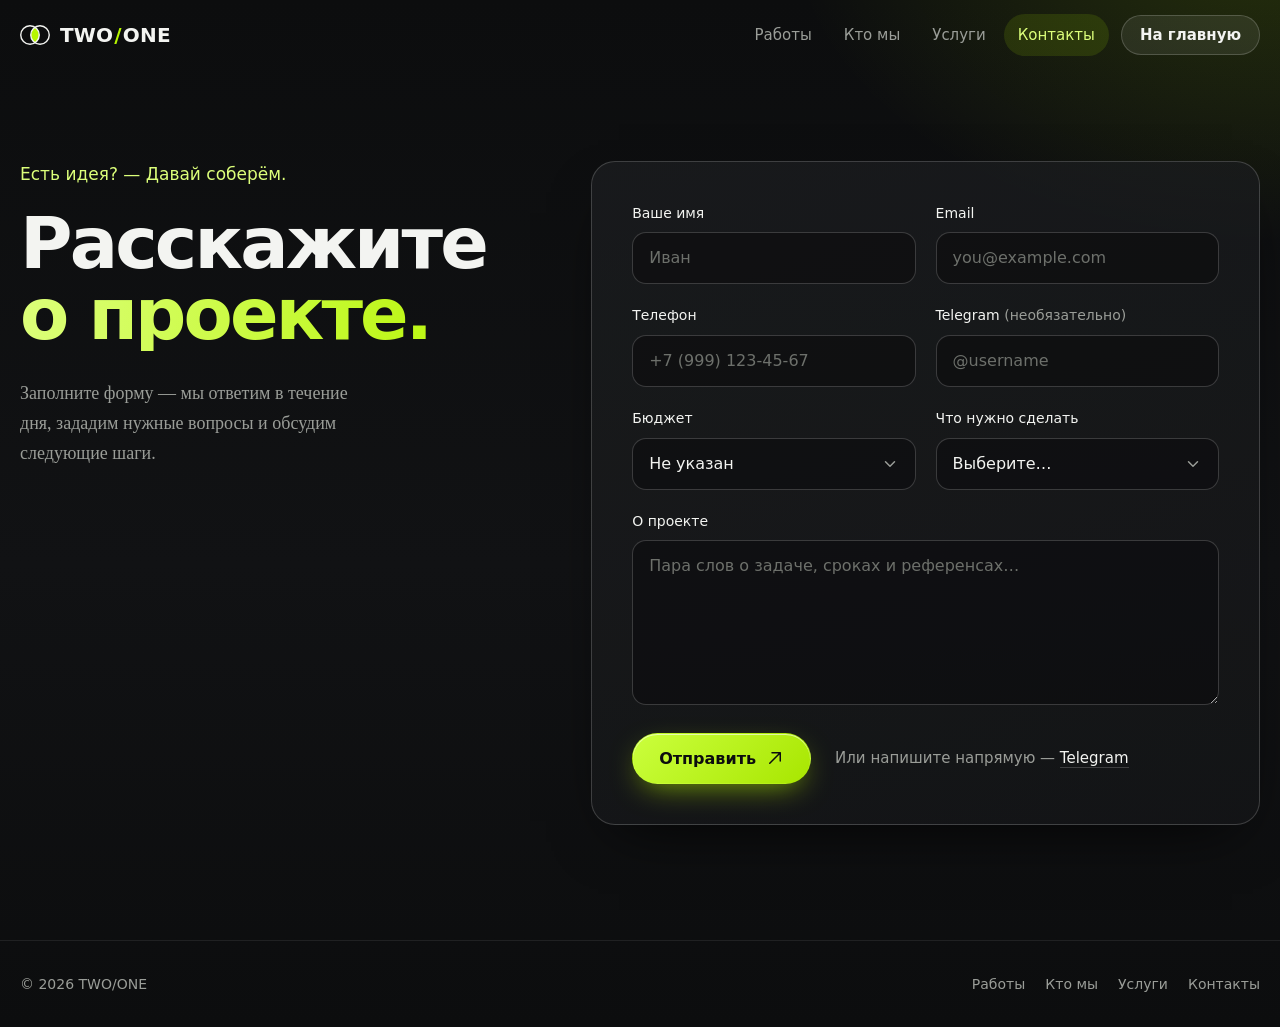
==== commit 8c70ee5b: "Add files via upload" ====
--- a/contact.html
+++ b/contact.html
@@ -1,356 +1,243 @@
-<!DOCTYPE html>
-<html lang="ru">
-<head>
-  <meta charset="UTF-8">
-  <meta name="viewport" content="width=device-width, initial-scale=1, viewport-fit=cover">
-  <meta name="description" content="TWO/ONE — обсудить проект. Заполните форму, мы ответим в течение дня.">
-  <meta name="theme-color" content="#111111">
-  <title>TWO/ONE — Обсудить проект</title>
-
-  <link rel="icon" href="data:,">
-  <link rel="preconnect" href="https://fonts.googleapis.com">
-  <link rel="preconnect" href="https://fonts.gstatic.com" crossorigin>
-  <link href="https://fonts.googleapis.com/css2?family=Alfa+Slab+One&family=JetBrains+Mono&family=Literata:wght@400;600&family=Onest:wght@400;500;700;800&family=Rubik+Mono+One&display=swap" rel="stylesheet">
-  <link rel="stylesheet" href="style.css">
-
-  <style>
-    /* ===== Красная плашка снизу ===== */
-    .form-toast {
-      position: fixed;
-      left: 50%;
-      bottom: 24px;
-      transform: translate(-50%, 140%);
-      z-index: 1000;
-
-      max-width: min(560px, calc(100% - 32px));
-      padding: 14px 20px;
-
-      font-family: "Onest", system-ui, sans-serif;
-      font-size: 14px;
-      line-height: 1.4;
-      color: #fff;
-
-      background: #b30000;
-      border: 1px solid #ff3b3b;
-      border-radius: 12px;
-      box-shadow: 0 18px 40px rgba(0, 0, 0, .55), 0 0 0 3px rgba(179, 0, 0, .18);
-
-      opacity: 0;
-      pointer-events: none;
-      transition: transform .35s cubic-bezier(.22, .61, .36, 1), opacity .25s ease;
-    }
-
-    .form-toast.is-visible {
-      transform: translate(-50%, 0);
-      opacity: 1;
-    }
-
-    .form-toast::before {
-      content: "";
-      display: inline-block;
-      width: 8px;
-      height: 8px;
-      margin-right: 10px;
-      vertical-align: middle;
-      border-radius: 50%;
-      background: #fff;
-      box-shadow: 0 0 10px rgba(255, 255, 255, .9);
-    }
-
-    /* Поле с ошибкой */
-    .field.has-error input,
-    .field.has-error select,
-    .field.has-error textarea {
-      border-color: #ff3b3b !important;
-      background: rgba(60, 0, 0, .35) !important;
-      box-shadow: 0 0 0 3px rgba(255, 59, 59, .15) !important;
-    }
-
-    /* На странице контактов всё видно сразу, без ожидания скролла */
-    .contact-page .reveal {
-      opacity: 1 !important;
-      transform: none !important;
-      transition: none !important;
-    }
-
-    @media (max-width: 720px) {
-      .form-toast {
-        bottom: 12px;
-        font-size: 13px;
-      }
-    }
-  </style>
-</head>
-
-<body class="contact-page">
-
-  <header class="header">
-    <a class="logo" href="index.html">TWO/ONE</a>
-
-    <a class="icon-btn header-contact" href="index.html" aria-label="Назад на главную">
-      <svg viewBox="0 0 24 24" fill="none" stroke="currentColor" stroke-width="2">
-        <path d="M19 5 5 19M16 19H5V8"/>
-      </svg>
-    </a>
-  </header>
-
-  <main class="contact-main">
-    <section class="contact-hero">
-
-      <div class="eyebrow">Есть идея? — Давай соберём.</div>
-
-      <h1 class="reveal">
-        Расскажите<br>
-        <span>о проекте.</span>
-      </h1>
-
-      <p class="contact-intro reveal reveal-delay-1">
-        Заполните форму — мы ответим в течение дня, зададим нужные вопросы
-        и обсудим следующие шаги.
-      </p>
-
-      <form
-        class="contact-form reveal reveal-delay-2"
-        id="contactForm"
-        action="https://formspree.io/f/xwlvrqde"
-        method="POST"
-        novalidate
-      >
-        <div class="form-row">
-          <label class="field" data-field="name">
-            <span>Ваше имя</span>
-            <input
-              type="text"
-              name="name"
-              required
-              autocomplete="name"
-              placeholder="Иван"
-            >
-          </label>
-
-          <label class="field" data-field="email">
-            <span>Email</span>
-            <input
-              type="email"
-              name="email"
-              required
-              autocomplete="email"
-              placeholder="you@example.com"
-            >
-          </label>
-        </div>
-
-        <div class="form-row">
-          <label class="field" data-field="phone">
-            <span>Телефон</span>
-            <input
-              type="tel"
-              name="phone"
-              required
-              autocomplete="tel"
-              placeholder="+7 (999) 123-45-67"
-            >
-          </label>
-
-          <label class="field" data-field="telegram">
-            <span>Telegram <em>(необязательно)</em></span>
-            <input
-              type="text"
-              name="telegram"
-              placeholder="@username"
-            >
-          </label>
-        </div>
-
-        <div class="form-row">
-          <label class="field" data-field="budget">
-            <span>Бюджет</span>
-            <select name="budget">
-              <option value="">Не указан</option>
-              <option>до 30 000 ₽</option>
-              <option>30 000 – 80 000 ₽</option>
-              <option>80 000 – 150 000 ₽</option>
-              <option>от 150 000 ₽</option>
-            </select>
-          </label>
-
-          <label class="field" data-field="type">
-            <span>Что нужно сделать</span>
-            <select name="type" required>
-              <option value="" disabled selected>Выберите…</option>
-              <option>Лендинг</option>
-              <option>Корпоративный сайт</option>
-              <option>Интернет-магазин</option>
-              <option>Дизайн + разработка</option>
-              <option>Только дизайн</option>
-              <option>Только разработка</option>
-              <option>Другое</option>
-            </select>
-          </label>
-        </div>
-
-        <label class="field" data-field="message">
-          <span>О проекте</span>
-          <textarea
-            name="message"
-            rows="6"
-            required
-            placeholder="Пара слов о задаче, сроках и референсах…"
-          ></textarea>
-        </label>
-
-        <!-- Скрытые поля Formspree -->
-        <input type="hidden" name="_subject" value="TWO/ONE — новая заявка">
-        <input type="text" name="_gotcha" style="display:none" tabindex="-1" autocomplete="off">
-
-        <div class="form-actions">
-          <button type="submit" class="submit-btn">
-            Отправить
-            <svg viewBox="0 0 24 24" fill="none" stroke="currentColor" stroke-width="2">
-              <path d="M5 19 19 5M8 5h11v11"/>
-            </svg>
-          </button>
-
-          <p class="form-note">
-            Или напишите напрямую —
-            <a href="https://t.me/sematarygravema" target="_blank" rel="noopener noreferrer">Telegram</a>
-          </p>
-        </div>
-      </form>
-
-    </section>
-  </main>
-
-  <footer class="footer">© TWO/ONE</footer>
-
-  <div class="cursor-glow" aria-hidden="true"></div>
-
-  <!-- Красная плашка снизу -->
-  <div class="form-toast" id="formToast" role="alert" aria-live="assertive"></div>
-
-  <script>
-    (function () {
-      const form = document.getElementById('contactForm');
-      const toast = document.getElementById('formToast');
-
-      const fieldEls = {
-        name:    document.querySelector('[data-field="name"]'),
-        email:   document.querySelector('[data-field="email"]'),
-        phone:   document.querySelector('[data-field="phone"]'),
-        type:    document.querySelector('[data-field="type"]'),
-        message: document.querySelector('[data-field="message"]')
-      };
-
-      const inputs = {
-        name:    form.elements['name'],
-        email:   form.elements['email'],
-        phone:   form.elements['phone'],
-        type:    form.elements['type'],
-        message: form.elements['message']
-      };
-
-      let toastTimer = null;
-
-      function showToast(text) {
-        toast.textContent = text;
-        toast.classList.add('is-visible');
-
-        clearTimeout(toastTimer);
-        toastTimer = setTimeout(() => {
-          toast.classList.remove('is-visible');
-        }, 4500);
-      }
-
-      function clearError(key) {
-        fieldEls[key].classList.remove('has-error');
-      }
-
-      function setError(key) {
-        fieldEls[key].classList.add('has-error');
-      }
-
-      // Снимаем подсветку при вводе / изменении
-      Object.keys(inputs).forEach((key) => {
-        inputs[key].addEventListener('input', () => clearError(key));
-        inputs[key].addEventListener('change', () => clearError(key));
-      });
-
-      // Валидаторы — возвращают текст ошибки или null
-      const validators = {
-        name(value) {
-          const v = value.trim();
-          if (!v) return 'Укажите имя.';
-          if (v.length < 2) return 'Имя слишком короткое — минимум 2 символа.';
-          if (!/^[A-Za-zА-Яа-яЁё\s\-]+$/.test(v)) {
-            return 'Имя может содержать только буквы, пробел и дефис.';
-          }
-          return null;
-        },
-
-        email(value) {
-          const v = value.trim();
-          if (!v) return 'Укажите email.';
-          if (!/^[^\s@]+@[^\s@]+\.[^\s@]{2,}$/.test(v)) {
-            return 'Некорректный email. Пример: name@mail.com';
-          }
-          return null;
-        },
-
-        phone(value) {
-          const v = value.trim();
-          if (!v) return 'Укажите номер телефона.';
-          if (!/^[+\d\s\-()]+$/.test(v)) {
-            return 'Телефон может содержать только цифры, +, -, пробел и скобки.';
-          }
-          const digits = v.replace(/\D/g, '');
-          if (digits.length < 10 || digits.length > 15) {
-            return 'Некорректный номер телефона — от 10 до 15 цифр.';
-          }
-          return null;
-        },
-
-        type(value) {
-          if (!value) return 'Выберите, что нужно сделать.';
-          return null;
-        },
-
-        message(value) {
-          const v = value.trim();
-          if (!v) return 'Напишите пару слов о проекте.';
-          if (v.length < 10) return 'Расскажите чуть подробнее — минимум 10 символов.';
-          return null;
-        }
-      };
-
-      form.addEventListener('submit', function (event) {
-        let firstErrorKey = null;
-        let firstErrorText = null;
-
-        Object.keys(validators).forEach((key) => {
-          const error = validators[key](inputs[key].value);
-
-          if (error) {
-            setError(key);
-            if (!firstErrorKey) {
-              firstErrorKey = key;
-              firstErrorText = error;
-            }
-          } else {
-            clearError(key);
-          }
-        });
-
-        if (firstErrorKey) {
-          event.preventDefault();
-          showToast(firstErrorText);
-          inputs[firstErrorKey].focus();
-          return;
-        }
-
-        // Всё корректно — показываем «отправляем…» и даём форме уйти в Formspree
-        showToast('Отправляем заявку…');
-      });
-    })();
-  </script>
-</body>
-</html>
+<!DOCTYPE html>
+<html lang="ru">
+<head>
+  <meta charset="UTF-8">
+  <meta name="viewport" content="width=device-width, initial-scale=1, viewport-fit=cover">
+  <meta http-equiv="Content-Security-Policy" content="default-src 'self'; script-src 'self' 'sha256-Du+OJKJSbdUgz5nrHeWWINvez6XKDDU/tyj/5c2uvwo='; style-src 'self' https://fonts.googleapis.com; font-src https://fonts.gstatic.com; img-src 'self' data:; connect-src 'self' https://formspree.io; form-action https://formspree.io; base-uri 'self'; object-src 'none'">
+
+  <title>TWO/ONE — Обсудить проект</title>
+  <meta name="description" content="TWO/ONE — обсудить проект. Заполните форму, мы ответим в течение дня.">
+  <meta name="theme-color" content="#0c0d0e">
+  <meta name="color-scheme" content="dark">
+
+  <meta property="og:type" content="website">
+  <meta property="og:locale" content="ru_RU">
+  <meta property="og:site_name" content="TWO/ONE">
+  <meta property="og:title" content="TWO/ONE — Обсудить проект">
+  <meta property="og:description" content="Заполните форму — мы ответим в течение дня.">
+  <meta property="og:image" content="og-cover.png">
+  <meta property="og:image:width" content="1200">
+  <meta property="og:image:height" content="630">
+  <meta name="twitter:card" content="summary_large_image">
+
+  <link rel="icon" href="favicon.svg" type="image/svg+xml">
+  <link rel="apple-touch-icon" href="apple-touch-icon.png">
+  <link rel="preconnect" href="https://fonts.googleapis.com">
+  <link rel="preconnect" href="https://fonts.gstatic.com" crossorigin>
+  <link href="https://fonts.googleapis.com/css2?family=Literata:wght@400&family=Onest:wght@400;500;600;700&display=swap" rel="stylesheet">
+  <link rel="stylesheet" href="style.css">
+
+  <script>document.documentElement.classList.add('js')</script>
+  <script src="script.js" defer></script>
+  <script src="contact.js" defer></script>
+</head>
+
+<body>
+  <a class="skip-link" href="#main">Перейти к содержимому</a>
+
+  <header class="header">
+    <a class="logo" href="index.html" aria-label="TWO/ONE — на главную">
+      <svg class="logo-mark" viewBox="0 0 30 20" aria-hidden="true" focusable="false">
+        <defs>
+          <clipPath id="logo-clip"><circle cx="20" cy="10" r="9.25"/></clipPath>
+        </defs>
+        <circle cx="10" cy="10" r="9.25" fill="#b6f500" clip-path="url(#logo-clip)"/>
+        <circle cx="10" cy="10" r="9.25" fill="none" stroke="#f3f4f1" stroke-width="1.4"/>
+        <circle cx="20" cy="10" r="9.25" fill="none" stroke="#f3f4f1" stroke-width="1.4"/>
+      </svg>
+      <span>TWO<span class="logo-slash">/</span>ONE</span>
+    </a>
+
+    <nav class="nav" id="main-nav" aria-label="Основная навигация">
+      <a href="works.html">Работы</a>
+      <a href="index.html#about">Кто мы</a>
+      <a href="index.html#process">Услуги</a>
+      <a href="contact.html" aria-current="page">Контакты</a>
+    </nav>
+
+    <a class="btn btn--sm header-cta" href="index.html">На главную</a>
+
+    <button class="menu-toggle" type="button" aria-label="Открыть меню" aria-expanded="false" aria-controls="main-nav">
+      <svg class="icon-open" viewBox="0 0 24 24" fill="none" stroke="currentColor" stroke-width="2.2" stroke-linecap="round" aria-hidden="true"><path d="M4 7h16M4 12h16M4 17h16"/></svg>
+      <svg class="icon-close" viewBox="0 0 24 24" fill="none" stroke="currentColor" stroke-width="2.2" stroke-linecap="round" aria-hidden="true"><path d="M6 6l12 12M18 6 6 18"/></svg>
+    </button>
+  </header>
+
+  <main class="contact-main" id="main">
+    <div class="contact-layout">
+
+      <div class="contact-aside page-enter">
+        <p class="contact-kicker">Есть идея? — Давай соберём.</p>
+
+        <h1>
+          Расскажите
+          <span>о проекте.</span>
+        </h1>
+
+        <p class="contact-intro">
+          Заполните форму — мы ответим в течение дня, зададим нужные вопросы
+          и обсудим следующие шаги.
+        </p>
+      </div>
+
+      <div class="form-card page-enter">
+        <form
+          class="contact-form"
+          id="contactForm"
+          action="https://formspree.io/f/xwlvrqde"
+          method="POST"
+          novalidate
+        >
+          <div class="form-row">
+            <div class="field">
+              <label for="f-name">Ваше имя</label>
+              <input
+                id="f-name"
+                type="text"
+                name="name"
+                required
+                maxlength="80"
+                autocomplete="name"
+                placeholder="Иван"
+                aria-describedby="name-error"
+              >
+              <small class="field-error" id="name-error" hidden></small>
+            </div>
+
+            <div class="field">
+              <label for="f-email">Email</label>
+              <input
+                id="f-email"
+                type="email"
+                name="email"
+                required
+                maxlength="120"
+                autocomplete="email"
+                placeholder="you@example.com"
+                aria-describedby="email-error"
+              >
+              <small class="field-error" id="email-error" hidden></small>
+            </div>
+          </div>
+
+          <div class="form-row">
+            <div class="field">
+              <label for="f-phone">Телефон</label>
+              <input
+                id="f-phone"
+                type="tel"
+                name="phone"
+                required
+                maxlength="24"
+                inputmode="tel"
+                autocomplete="tel"
+                placeholder="+7 (999) 123-45-67"
+                aria-describedby="phone-error"
+              >
+              <small class="field-error" id="phone-error" hidden></small>
+            </div>
+
+            <div class="field">
+              <label for="f-telegram">Telegram <em>(необязательно)</em></label>
+              <input
+                id="f-telegram"
+                type="text"
+                name="telegram"
+                maxlength="64"
+                autocomplete="off"
+                placeholder="@username"
+              >
+            </div>
+          </div>
+
+          <div class="form-row">
+            <div class="field">
+              <label for="f-budget">Бюджет</label>
+              <select id="f-budget" name="budget">
+                <option value="">Не указан</option>
+                <option>до 30 000 ₽</option>
+                <option>30 000 – 80 000 ₽</option>
+                <option>80 000 – 150 000 ₽</option>
+                <option>от 150 000 ₽</option>
+              </select>
+            </div>
+
+            <div class="field">
+              <label for="f-type">Что нужно сделать</label>
+              <select id="f-type" name="type" required aria-describedby="type-error">
+                <option value="" disabled selected>Выберите…</option>
+                <option>Лендинг</option>
+                <option>Корпоративный сайт</option>
+                <option>Интернет-магазин</option>
+                <option>Дизайн + разработка</option>
+                <option>Только дизайн</option>
+                <option>Только разработка</option>
+                <option>Другое</option>
+              </select>
+              <small class="field-error" id="type-error" hidden></small>
+            </div>
+          </div>
+
+          <div class="field">
+            <label for="f-message">О проекте</label>
+            <textarea
+              id="f-message"
+              name="message"
+              rows="6"
+              required
+              maxlength="5000"
+              placeholder="Пара слов о задаче, сроках и референсах…"
+              aria-describedby="message-error"
+            ></textarea>
+            <small class="field-error" id="message-error" hidden></small>
+          </div>
+
+          <!-- Служебные поля Formspree -->
+          <input type="hidden" name="_subject" value="TWO/ONE — новая заявка">
+          <div class="hp" aria-hidden="true">
+            <label>Не заполняйте это поле <input type="text" name="_gotcha" tabindex="-1" autocomplete="off"></label>
+          </div>
+
+          <div class="form-actions">
+            <button type="submit" class="btn btn--primary submit-btn">
+              Отправить
+              <span class="spinner" aria-hidden="true"></span>
+              <svg viewBox="0 0 24 24" fill="none" stroke="currentColor" stroke-width="2" stroke-linecap="round" stroke-linejoin="round" aria-hidden="true"><path d="M5 19 19 5M8 5h11v11"/></svg>
+            </button>
+
+            <p class="form-note">
+              Или напишите напрямую —
+              <a href="t.me/andreewlqq" target="_blank" rel="noopener noreferrer">Telegram<span class="visually-hidden"> (откроется в новой вкладке)</span></a>
+            </p>
+          </div>
+        </form>
+
+        <div class="form-success" id="formSuccess" tabindex="-1" hidden>
+          <div class="form-success-icon">
+            <svg viewBox="0 0 24 24" fill="none" stroke="currentColor" stroke-width="2.4" stroke-linecap="round" stroke-linejoin="round" aria-hidden="true"><path d="M5 12.5 10 17.5 19 7.5"/></svg>
+          </div>
+          <h2>Заявка отправлена</h2>
+          <p>Спасибо! Мы ответим в течение дня — на email или по телефону из заявки.</p>
+          <div class="form-success-actions">
+            <a class="btn btn--primary" href="index.html">На главную</a>
+            <button type="button" class="btn" id="formReset">Отправить ещё одну</button>
+          </div>
+        </div>
+      </div>
+
+    </div>
+  </main>
+
+  <footer class="footer">
+    <p>© <span data-year>2026</span> TWO/ONE</p>
+    <nav class="footer-nav" aria-label="Навигация в подвале">
+      <a href="works.html">Работы</a>
+      <a href="index.html#about">Кто мы</a>
+      <a href="index.html#process">Услуги</a>
+      <a href="contact.html">Контакты</a>
+    </nav>
+  </footer>
+
+  <div class="form-toast" id="formToast" role="status" aria-live="polite"></div>
+</body>
+</html>
--- a/style.css
+++ b/style.css
@@ -1,956 +1,1807 @@
-/* ===== TWO/ONE ===== */
-
-:root {
-  --bg: #111111;
-  --card: #2a2a2a;
-  --card-hi: #3a3a3a;
-  --line: rgba(255, 255, 255, .12);
-  --line-strong: rgba(255, 255, 255, .35);
-  --text: #ffffff;
-  --muted: #a0a0a0;
-  --gold: #d9b673;
-  --lime: #d0f24a;
-
-  --sans: "Onest", "Segoe UI", system-ui, sans-serif;
-  --serif: "Literata", Georgia, serif;
-  --mono: "JetBrains Mono", ui-monospace, monospace;
-  --display: "Alfa Slab One", Georgia, serif;
-
-  --pad: clamp(20px, 8vw, 120px);
-  --radius: 18px;
-  color-scheme: dark;
-}
-
-*, *::before, *::after { box-sizing: border-box; }
-
-html { scroll-behavior: smooth; scroll-padding-top: 90px; }
-
-body {
-  margin: 0;
-  padding-bottom: env(safe-area-inset-bottom, 0px);
-  font-family: var(--sans);
-  line-height: 1.5;
-  color: var(--text);
-  background: var(--bg);
-  overflow-x: hidden;
-  -webkit-font-smoothing: antialiased;
-  position: relative;
-}
-
-/* ---------- grain / noise overlay ---------- */
-
-body::before {
-  content: "";
-  position: fixed;
-  inset: 0;
-  pointer-events: none;
-  z-index: 9999;
-
-  background-image: url("data:image/svg+xml,%3Csvg xmlns='http://www.w3.org/2000/svg' viewBox='0 0 300 300'%3E%3Cfilter id='n'%3E%3CfeTurbulence type='fractalNoise' baseFrequency='0.9' numOctaves='2' stitchTiles='stitch'/%3E%3C/filter%3E%3Crect width='100%25' height='100%25' filter='url(%23n)' opacity='0.5'/%3E%3C/svg%3E");
-  background-repeat: repeat;
-  background-size: 220px 220px;
-
-  opacity: 0.35;
-  mix-blend-mode: overlay;
-}
-
-a { color: inherit; text-decoration: none; }
-:focus-visible { outline: 2px solid var(--lime); outline-offset: 3px; border-radius: 6px; }
-
-section { padding: 0 var(--pad); }
-
-h2 {
-  margin: 0 0 56px;
-  font-size: clamp(36px, 5vw, 58px);
-  line-height: 1.08;
-  font-weight: 700;
-  letter-spacing: -.025em;
-}
-
-/* ---------- header ---------- */
-
-.header {
-  position: relative;
-  display: flex;
-  align-items: center;
-  flex-wrap: wrap;
-  gap: 14px;
-  padding: calc(48px + env(safe-area-inset-top, 0px)) var(--pad) 0;
-}
-
-.logo {
-  margin-right: auto;
-  font-family: var(--display);
-  font-size: 28px;
-  letter-spacing: .5px;
-  color: var(--text);
-  text-decoration: none;
-  position: relative;
-  display: inline-block;
-  padding-bottom: 4px;
-
-  transition:
-    letter-spacing .35s cubic-bezier(.22, .61, .36, 1),
-    color .35s ease,
-    text-shadow .35s ease;
-}
-
-.logo::after {
-  content: "";
-  position: absolute;
-  left: 50%;
-  bottom: 0;
-  width: 0;
-  height: 2px;
-  background: var(--lime);
-  border-radius: 2px;
-  transform: translateX(-50%);
-  transition: width .35s cubic-bezier(.22, .61, .36, 1);
-}
-
-.logo:hover {
-  letter-spacing: 3px;
-  color: #fff;
-  text-shadow: 0 0 12px rgba(208, 242, 74, .55);
-}
-
-.logo:hover::after {
-  width: 100%;
-}
-
-.nav {
-  display: flex;
-  gap: 4px;
-  padding: 8px;
-  background: var(--card);
-  border: 1px solid var(--line);
-  border-radius: 12px;
-}
-
-.nav a {
-  padding: 8px 16px;
-  font-size: 16px;
-  color: #cfcfcf;
-  border-radius: 8px;
-  transition: background .2s, color .2s;
-}
-.nav a:hover { background: rgba(255, 255, 255, .09); color: #fff; }
-
-.icon-btn {
-  display: grid;
-  place-items: center;
-  width: 54px;
-  height: 50px;
-  padding: 0;
-  color: #fff;
-  background: var(--card);
-  border: 1px solid var(--line);
-  border-radius: 12px;
-  cursor: pointer;
-  transition: background .2s, color .2s, border-color .2s;
-}
-.icon-btn:hover { background: var(--lime); color: #151515; border-color: var(--lime); }
-.icon-btn svg { width: 24px; height: 24px; }
-
-.menu-toggle { display: none; }
-
-/* ---------- hero ---------- */
-
-.hero {
-  position: relative;
-  padding-top: 44px;
-  padding-bottom: 220px;
-}
-
-.eyebrow {
-  font-size: 17px;
-  color: #e8e8e8;
-  animation: fadeUp .9s ease-out both;
-}
-
-.hero h1 {
-  margin: 30px 0 0;
-  font-size: clamp(48px, 8.5vw, 96px);
-  line-height: 1.02;
-  font-weight: 800;
-  letter-spacing: -.03em;
-  animation: fadeUp 1s .1s ease-out both;
-}
-.hero h1 span {
-  display: block;
-  color: var(--gold);
-  animation: fadeUp 1s .25s ease-out both;
-}
-
-/* === STAGE === */
-.stage {
-  position: relative;
-  max-width: 1300px;
-  height: 620px;
-  margin-top: -30px;
-  margin-left: 220px;
-  animation: fadeUp 1.1s .35s ease-out both;
-}
-
-/* === ORBIT: толстый белый овал со свечением === */
-.orbit {
-  position: absolute;
-  left: 0;
-  top: 60px;
-  width: min(1150px, 100%);
-  height: 540px;                                     /* было 500 — выше */
-  border: 4px solid rgba(245, 245, 245, .95);
-  border-radius: 50% 48% 52% 50% / 56% 50% 50% 44%;
-  transform: rotate(-6deg);
-  animation: orbitPulse 12s ease-in-out infinite;
-  box-shadow:
-    0 0 24px rgba(255, 255, 255, .25),
-    inset 0 0 24px rgba(255, 255, 255, .06);
-  filter: drop-shadow(0 0 6px rgba(255, 255, 255, .35));
-}
-
-/* === WINDOW: опущено внутрь орбиты === */
-.window {
-  position: absolute;
-  left: 3%;
-  top: 110px;                                        /* было 60 — опущено внутрь овала */
-  width: min(960px, 95%);
-  height: 360px;
-  background: linear-gradient(145deg, #3a3a3a 0%, #232323 45%, #1a1a1a 100%);
-  border-radius: 46px 40px 40px 40px / 38px 40px 40px 40px;
-  box-shadow:
-    0 40px 70px rgba(0, 0, 0, .55),
-    0 0 80px rgba(208, 242, 74, .07),
-    inset 0 0 0 1px rgba(255, 255, 255, .14);
-  overflow: hidden;
-  will-change: transform;
-  transform-style: preserve-3d;
-  transform:
-    perspective(1400px)
-    rotateX(var(--rx, 0deg))
-    rotateY(var(--ry, 0deg))
-    rotate(-4deg)
-    translateY(var(--ty, 0px));
-  transition: transform .35s cubic-bezier(.22, .61, .36, 1);
-}
-
-.window::after {
-  content: "";
-  position: absolute; inset: 0;
-  background: linear-gradient(115deg, transparent 38%, rgba(255, 255, 255, .10) 50%, transparent 62%);
-  pointer-events: none;
-  transform: translateX(calc(var(--nx, 0) * 40px));
-  transition: transform .5s cubic-bezier(.22, .61, .36, 1);
-}
-
-.window::before {
-  content: "";
-  position: absolute; left: 0; right: 0; top: 64px;
-  height: 1px;
-  background: rgba(255, 255, 255, .5);
-}
-
-.dots { position: absolute; left: 36px; top: 24px; display: flex; gap: 9px; }
-.dots i {
-  width: 13px; height: 13px; border-radius: 50%; background: #e4e4e4;
-  animation: dotBlink 3.6s ease-in-out infinite;
-}
-.dots i:nth-child(2) { animation-delay: .25s; }
-.dots i:nth-child(3) { animation-delay: .5s; }
-
-.window-copy { position: absolute; left: 70px; top: 130px; z-index: 1; }
-.window-copy p {
-  margin: 0 0 22px;
-  font-family: var(--serif);
-  font-size: 21px;
-  color: var(--lime);
-  animation: fadeUp .9s .6s ease-out both;
-}
-.window-copy b {
-  display: block;
-  margin-bottom: 20px;
-  font-family: var(--display);
-  font-size: 36px;
-  font-weight: 400;
-  animation: fadeUp .9s .75s ease-out both;
-}
-.window-copy b:nth-of-type(2) { animation-delay: .9s; }
-
-.blob {
-  position: absolute;
-  right: 90px; top: 116px;
-  width: 400px; height: 210px;
-  overflow: hidden;
-  border-radius: 140px 140px 18px 18px / 210px 210px 18px 18px;
-  background: linear-gradient(160deg, var(--lime) 0 44%, #8a8a8a 45% 61%, #98ad34 62% 100%);
-  box-shadow: inset 0 -10px 24px rgba(0, 0, 0, .25);
-  animation: blobFloat 7s ease-in-out infinite;
-}
-.blob::after {
-  content: "";
-  position: absolute; left: 178px; top: -8px;
-  width: 185px; height: 185px;
-  border: 1.5px solid rgba(255, 255, 255, .6);
-  border-radius: 50%;
-  animation: spin 20s linear infinite;
-  transform-origin: center center;
-}
-
-/* === TAGS === */
-.tags {
-  position: absolute;
-  right: -220px;
-  bottom: 40px;
-  display: flex; flex-direction: column; gap: 14px;
-}
-.tags span {
-  width: max-content;
-  padding: 11px 13px;
-  font-size: 12px;
-  color: #e2e2e2;
-  background: rgba(23, 23, 23, .6);
-  border: 1px solid var(--line-strong);
-  animation: fadeUp .8s ease-out both;
-}
-.tags span:nth-child(1) { animation-delay: 1.05s; }
-.tags span:nth-child(2) { animation-delay: 1.2s; }
-.tags span:nth-child(3) { animation-delay: 1.35s; }
-
-/* === keyframes === */
-
-@keyframes blobFloat {
-  0%, 100% { transform: translateY(0) rotate(0deg); }
-  50%      { transform: translateY(6px) rotate(-1.5deg); }
-}
-
-@keyframes orbitPulse {
-  0%, 100% { transform: rotate(-6deg) scale(1); opacity: .9; }
-  50%      { transform: rotate(-6deg) scale(1.012); opacity: 1; }
-}
-
-@keyframes fadeUp {
-  from { opacity: 0; transform: translateY(18px); }
-  to   { opacity: 1; transform: translateY(0); }
-}
-
-@keyframes spin {
-  to { transform: rotate(360deg); }
-}
-
-@keyframes dotBlink {
-  0%, 100% { opacity: 1; }
-  50%      { opacity: .55; }
-}
-
-/* floating action bar */
-.dock {
-  position: fixed; z-index: 10;
-  left: 50%; bottom: 24px;
-  transform: translateX(-50%);
-  display: flex; align-items: center; gap: 8px;
-  padding: 10px 12px;
-  font-size: 13px;
-  background: rgba(54, 54, 54, .95);
-  border: 1px solid var(--line);
-  border-radius: 14px;
-  backdrop-filter: blur(10px);
-  -webkit-backdrop-filter: blur(10px);
-  box-shadow: 0 10px 30px rgba(0, 0, 0, 0.5);
-}
-.dock-arrow {
-  display: grid; place-items: center;
-  width: 36px; height: 36px;
-  color: #222; background: #ebebeb;
-  border-radius: 8px;
-  transition: background .2s;
-}
-.dock-arrow svg {
-  width: 16px;
-  height: 16px;
-  display: block;
-}
-.dock-cta {
-  padding: 9px 14px;
-  color: #222; background: #ebebeb;
-  border-radius: 8px;
-  font-weight: 500;
-  transition: background .2s;
-}
-.dock-arrow:hover, .dock-cta:hover { background: var(--lime); }
-.dock-link { padding: 0 8px; color: #ddd; transition: color .2s; }
-.dock-link:hover { color: var(--lime); }
-
-/* ---------- section frame ---------- */
-
-.works, .about, .process, .contact {
-  padding-top: 64px;
-  padding-bottom: 80px;
-  border-top: 1px solid var(--line);
-}
-
-/* ---------- works ---------- */
-
-.grid {
-  display: grid;
-  grid-template-columns: repeat(2, minmax(0, 1fr));
-  gap: 30px;
-  max-width: 1080px;
-  margin-inline: auto;
-  perspective: 1400px;
-}
-
-.card {
-  display: block;
-  min-height: 285px;
-  padding: 8px;
-  background: var(--card);
-  border: 1px solid var(--line-strong);
-  border-radius: var(--radius);
-  height: 340px;
-
-  position: relative;
-  transform-style: preserve-3d;
-
-  transform:
-    rotateX(var(--card-rx, 0deg))
-    rotateY(var(--card-ry, 0deg))
-    translateY(var(--card-ty, 0px));
-
-  transition:
-    transform .4s cubic-bezier(.22, .61, .36, 1),
-    border-color .25s,
-    box-shadow .25s;
-  will-change: transform;
-}
-
-a.card:hover {
-  border-color: var(--lime);
-  box-shadow: 0 22px 50px rgba(0, 0, 0, .55);
-}
-
-.card-empty {
-  background: var(--card);
-  border: 1px solid var(--line-strong);
-  min-height: 285px;
-}
-
-.card-shot {
-  display: grid;
-  place-items: center;
-  height: 260px;
-  padding: 16px;
-  font-family: "Rubik Mono One", var(--sans);
-  font-size: 30px;
-  line-height: 1;
-  text-align: center;
-  color: #111;
-  background: #fff;
-  border-radius: 13px;
-  overflow: hidden;
-  transform-style: preserve-3d;
-}
-
-.card-shot img {
-  max-width: 100%;
-  max-height: 100%;
-  width: auto;
-  height: auto;
-  object-fit: contain;
-  display: block;
-
-  transform: translate3d(
-    var(--card-inner-x, 0px),
-    var(--card-inner-y, 0px),
-    0
-  );
-  transition: transform .4s cubic-bezier(.22, .61, .36, 1);
-  will-change: transform;
-}
-
-.card h3 {
-  margin: 14px 12px 4px;
-  font-family: var(--display);
-  font-size: 14px;
-  font-weight: 400;
-}
-
-.card p {
-  margin: 0 12px 10px;
-  font-family: var(--mono);
-  font-size: 12px;
-  color: #8f8f8f;
-}
-
-/* ---------- about ---------- */
-
-.people {
-  display: grid;
-  grid-template-columns: repeat(2, minmax(0, 1fr));
-  gap: 48px;
-  max-width: 1000px;
-  margin-inline: auto;
-}
-
-.person {
-  padding: 28px 26px;
-  background: var(--card);
-  border: 1px solid var(--line-strong);
-  border-radius: var(--radius);
-}
-
-.person h3 { margin: 0 0 8px; font-size: 22px; }
-
-.person .role {
-  margin: 0 0 10px;
-  font-family: var(--serif);
-  font-size: 17px;
-  color: var(--gold);
-}
-
-.person p:last-child {
-  margin: 0;
-  font-size: 14px;
-  color: var(--muted);
-  max-width: 44ch;
-}
-
-/* ---------- process ---------- */
-
-.steps {
-  display: grid;
-  grid-template-columns: repeat(3, minmax(0, 1fr));
-  border-top: 1px solid var(--line-strong);
-}
-.step {
-  padding: 22px 24px 64px;
-  border-left: 1px solid var(--line-strong);
-}
-.step:first-child { padding-left: 0; border-left: 0; }
-.step small { font-family: var(--serif); font-size: 15px; color: var(--gold); }
-.step h3 { margin: 34px 0 10px; font-size: 26px; font-weight: 700; letter-spacing: -.01em; }
-.step p { margin: 0; max-width: 34ch; font-size: 14px; color: var(--muted); }
-
-/* ---------- contact ---------- */
-
-.contact {
-  display: grid;
-  grid-template-columns: 1.2fr 1fr;
-  gap: 40px;
-  align-items: center;
-}
-.contact h2 {
-  margin: 0;
-  font-size: clamp(44px, 6vw, 76px);
-  line-height: 1.12;
-  font-weight: 800;
-}
-.contact h2 span { display: block; color: var(--gold); }
-
-.panel {
-  max-width: 440px;
-  padding: 26px 24px;
-  background: linear-gradient(#383838, #252525);
-  border: 1px solid var(--line-strong);
-  border-radius: 28px;
-  box-shadow: 0 30px 60px rgba(0, 0, 0, .4);
-}
-.panel p { margin: 0 0 18px; font-size: 12px; color: var(--muted); }
-.panel a {
-  display: flex; align-items: center; justify-content: space-between;
-  margin-top: 14px;
-  padding: 18px 18px;
-  font-size: 17px;
-  background: var(--card-hi);
-  border-radius: 11px;
-  transition: background .2s, color .2s;
-}
-.panel a:hover { background: var(--lime); color: #151515; }
-.panel a.serif { font-family: var(--serif); }
-.panel svg { width: 20px; height: 20px; }
-
-.footer {
-  padding: 30px var(--pad) 120px;
-  font-size: 13px;
-  color: #7a7a7a;
-  border-top: 1px solid var(--line);
-}
-
-/* ---------- cursor glow ---------- */
-
-.cursor-glow {
-  position: fixed;
-  top: 0;
-  left: 0;
-  width: 140px;
-  height: 140px;
-  margin-left: -70px;
-  margin-top: -70px;
-  pointer-events: none;
-  z-index: 2147483647;
-  border-radius: 50%;
-  background: radial-gradient(
-    circle at center,
-    rgba(208, 242, 74, .013) 0%,
-    rgba(208, 242, 74, .006) 40%,
-    transparent 70%
-  );
-  transform: translate3d(var(--gx, -999px), var(--gy, -999px), 0);
-  transition: opacity .3s ease;
-  opacity: 0;
-  will-change: transform;
-}
-
-.cursor-glow.is-active {
-  opacity: 1;
-}
-
-/* ---------- scroll reveal ---------- */
-
-.reveal {
-  opacity: 0;
-  transform: translateY(32px);
-  transition:
-    opacity .8s cubic-bezier(.22, .61, .36, 1),
-    transform .8s cubic-bezier(.22, .61, .36, 1);
-  will-change: opacity, transform;
-}
-
-.reveal.is-visible {
-  opacity: 1;
-  transform: translateY(0);
-}
-
-.reveal-delay-1 { transition-delay: .10s; }
-.reveal-delay-2 { transition-delay: .20s; }
-.reveal-delay-3 { transition-delay: .30s; }
-.reveal-delay-4 { transition-delay: .40s; }
-
-/* ---------- mobile ---------- */
-
-@media (max-width: 900px) {
-  .header-contact { display: none; }
-  .menu-toggle { display: grid; }
-
-  .nav {
-    position: absolute;
-    top: calc(100% + 10px);
-    left: var(--pad);
-    right: var(--pad);
-    flex-direction: column;
-    padding: 12px;
-    background: rgba(42, 42, 42, .96);
-    backdrop-filter: blur(10px);
-    -webkit-backdrop-filter: blur(10px);
-    border: 1px solid var(--line);
-    border-radius: 14px;
-    opacity: 0;
-    visibility: hidden;
-    transform: translateY(-8px);
-    transition:
-      opacity .25s ease,
-      transform .25s ease,
-      visibility .25s;
-    z-index: 20;
-  }
-
-  .nav.is-open {
-    opacity: 1;
-    visibility: visible;
-    transform: translateY(0);
-  }
-
-  .nav a {
-    padding: 12px 16px;
-    font-size: 17px;
-    border-radius: 10px;
-  }
-
-  .stage {
-    height: 460px;
-    margin-left: 0;
-    margin-top: 20px;
-  }
-  .orbit {
-    left: 0;
-    height: 380px;                                   /* было 320 — выше для овала */
-    top: 40px;
-  }
-  .window {
-    left: 0;
-    top: 90px;                                       /* было без top — теперь внутри овала */
-    width: 100%;
-    height: 250px;                                   /* было 270 — чуть ниже, чтобы влезло */
-  }
-
-  /* Текст в окне */
-  .window-copy {
-    left: 24px;
-    right: 24px;
-    top: 70px;
-  }
-  .window-copy p {
-    font-size: 14px;
-    margin-bottom: 12px;
-    line-height: 1.2;
-    white-space: nowrap;
-  }
-  .window-copy b {
-    font-size: 22px;
-    margin-bottom: 12px;
-  }
-
-  /* Blob: меньше, правее, ниже */
-  .blob {
-    right: 10px;
-    top: 120px;
-    width: 160px;
-    height: 100px;
-  }
-  .blob::after { display: none; }
-  .tags { display: none; }
-
-  .grid, .people, .steps, .contact { grid-template-columns: 1fr; }
-  .grid { gap: 22px; }
-  .people { gap: 20px; }
-  .step { padding-left: 0; border-left: 0; border-top: 1px solid var(--line-strong); }
-  .step:first-child { border-top: 0; }
-
-  .dock {
-    bottom: 12px;
-    width: calc(100% - 32px);
-    justify-content: center;
-  }
-
-  body::before { opacity: 0.25; }
-}
-
-/* ---------- prefers-reduced-motion ---------- */
-
-@media (prefers-reduced-motion: reduce) {
-  html { scroll-behavior: auto; }
-
-  .blob,
-  .orbit,
-  .blob::after,
-  .dots i { animation: none; }
-
-  .eyebrow,
-  .hero h1,
-  .hero h1 span,
-  .stage,
-  .window-copy p,
-  .window-copy b,
-  .tags span { animation: none; }
-
-  .cursor-glow { display: none; }
-
-  .reveal {
-    opacity: 1;
-    transform: none;
-    transition: none;
-  }
-
-  * { transition: none !important; }
-}
-
-@media (hover: none) {
-  .cursor-glow { display: none; }
-}
-
-/* ============================================================
-   CONTACT PAGE
-   ============================================================ */
-
-.contact-page {
-  min-height: 100vh;
-  display: flex;
-  flex-direction: column;
-}
-
-.contact-main {
-  flex: 1;
-  padding: 40px var(--pad) 120px;
-}
-
-.contact-hero {
-  max-width: 900px;
-  margin: 0 auto;
-}
-
-.contact-hero .eyebrow {
-  font-family: var(--mono);
-  font-size: 13px;
-  letter-spacing: .12em;
-  text-transform: uppercase;
-  color: var(--lime);
-  margin-bottom: 26px;
-}
-
-.contact-hero h1 {
-  margin: 0 0 26px;
-  font-size: clamp(44px, 7vw, 84px);
-  line-height: 1.02;
-  font-weight: 800;
-  letter-spacing: -.03em;
-}
-
-.contact-hero h1 span {
-  display: block;
-  color: var(--gold);
-}
-
-.contact-intro {
-  max-width: 56ch;
-  margin: 0 0 56px;
-  font-family: var(--serif);
-  font-size: 18px;
-  line-height: 1.55;
-  color: var(--muted);
-}
-
-/* -------- form -------- */
-
-.contact-form {
-  display: grid;
-  gap: 20px;
-  max-width: 720px;
-}
-
-.form-row {
-  display: grid;
-  grid-template-columns: 1fr 1fr;
-  gap: 20px;
-}
-
-.field {
-  display: grid;
-  gap: 8px;
-}
-
-.field > span {
-  font-family: var(--mono);
-  font-size: 12px;
-  letter-spacing: .06em;
-  text-transform: uppercase;
-  color: #b8b8b8;
-}
-
-.field > span em {
-  font-style: normal;
-  text-transform: none;
-  letter-spacing: 0;
-  color: #7a7a7a;
-  font-family: var(--sans);
-  font-size: 11px;
-}
-
-.field input,
-.field select,
-.field textarea {
-  width: 100%;
-  padding: 15px 16px;
-  font-family: var(--sans);
-  font-size: 15px;
-  line-height: 1.4;
-  color: var(--text);
-  background: rgba(20, 20, 20, .65);
-  border: 1px solid var(--line-strong);
-  border-radius: 12px;
-  outline: none;
-  transition: border-color .2s ease, background .2s ease, box-shadow .2s ease;
-  -webkit-appearance: none;
-  appearance: none;
-}
-
-.field textarea {
-  resize: vertical;
-  min-height: 140px;
-}
-
-.field input::placeholder,
-.field textarea::placeholder {
-  color: #6a6a6a;
-}
-
-.field input:focus,
-.field select:focus,
-.field textarea:focus {
-  border-color: var(--lime);
-  background: rgba(20, 20, 20, .95);
-  box-shadow: 0 0 0 3px rgba(208, 242, 74, .12);
-}
-
-.field select {
-  background-image: url("data:image/svg+xml,%3Csvg xmlns='http://www.w3.org/2000/svg' viewBox='0 0 24 24' fill='none' stroke='%23a0a0a0' stroke-width='2' stroke-linecap='round' stroke-linejoin='round'%3E%3Cpath d='M6 9l6 6 6-6'/%3E%3C/svg%3E");
-  background-repeat: no-repeat;
-  background-position: right 16px center;
-  background-size: 18px 18px;
-  padding-right: 44px;
-  cursor: pointer;
-}
-
-.field select option {
-  background: #1a1a1a;
-  color: var(--text);
-}
-
-/* -------- actions -------- */
-
-.form-actions {
-  display: flex;
-  align-items: center;
-  gap: 24px;
-  margin-top: 12px;
-  flex-wrap: wrap;
-}
-
-.submit-btn {
-  display: inline-flex;
-  align-items: center;
-  gap: 10px;
-  padding: 16px 26px;
-  font-family: var(--sans);
-  font-size: 16px;
-  font-weight: 600;
-  color: #111;
-  background: var(--lime);
-  border: 0;
-  border-radius: 12px;
-  cursor: pointer;
-  transition: filter .2s ease, transform .2s ease;
-}
-
-.submit-btn:hover { filter: brightness(.92); }
-.submit-btn:active { transform: translateY(1px); }
-
-.submit-btn svg {
-  width: 18px;
-  height: 18px;
-}
-
-.form-note {
-  margin: 0;
-  font-family: var(--mono);
-  font-size: 12px;
-  color: var(--muted);
-}
-
-.form-note a {
-  color: var(--gold);
-  border-bottom: 1px solid transparent;
-  transition: border-color .2s ease;
-}
-.form-note a:hover { border-color: var(--gold); }
-
-/* -------- mobile (contact page) -------- */
-
-@media (max-width: 720px) {
-  .contact-main { padding: 20px var(--pad) 100px; }
-
-  .form-row { grid-template-columns: 1fr; gap: 20px; }
-
-  .contact-intro { font-size: 16px; margin-bottom: 40px; }
-
-  .form-actions { flex-direction: column; align-items: flex-start; gap: 16px; }
-  .submit-btn { width: 100%; justify-content: center; }
-}
+/* ============================================================
+   TWO/ONE — design system
+   Концепция: два круга (дизайн и код) пересекаются в одной
+   области — готовый сайт. Палитра: графит + лайм.
+
+   Структура файла:
+   1. Токены
+   2. Базовые стили
+   3. Шапка и навигация
+   4. Кнопки
+   5. Главная: hero
+   6. Заголовки секций
+   7. Команда
+   8. Процесс
+   9. Блок «Есть идея?»
+   10. Футер и мобильный док
+   11. Страница «Работы»
+   12. Страница «Контакты» (форма)
+   13. Появление при прокрутке и анимации
+   14. Адаптивность (+ 14.1 платформы и браузеры)
+   15. prefers-reduced-motion
+   ============================================================ */
+
+/* ---------- 1. Токены ---------- */
+
+:root {
+  /* Цвет: графит + лайм */
+  --bg: #0c0d0e;
+  --bg-2: #111214;
+  --surface: #151618;
+  --surface-2: #1c1e20;
+  --line: rgba(255, 255, 255, 0.08);
+  --line-strong: rgba(255, 255, 255, 0.18);
+  --text: #f3f4f1;
+  --muted: #9a9d98;
+  --lime-soft: #dcff7a;
+  --lime: #b6f500;
+  --lime-deep: #8fc400;
+  --ink: #0c0d0e;
+  --danger: #ff8a98;
+  --danger-bg: rgba(255, 90, 110, 0.12);
+
+  /* Типографика */
+  --sans: "Onest", "Inter", "Segoe UI", system-ui, sans-serif;
+  --serif: "Literata", Georgia, "Times New Roman", serif;
+
+  /* Сетка и радиусы (отступы учитывают вырез экрана в ландшафте) */
+  --max: 1240px;
+  --gutter: max(
+    20px,
+    calc((100% - var(--max)) / 2),
+    env(safe-area-inset-left, 0px),
+    env(safe-area-inset-right, 0px)
+  );
+  --radius-sm: 10px;
+  --radius-md: 14px;
+  --radius-lg: 24px;
+
+  /* Анимация */
+  --ease: cubic-bezier(0.22, 0.61, 0.36, 1);
+
+  /* Тени */
+  --shadow-card: 0 24px 60px -28px rgba(0, 0, 0, 0.9);
+  --shadow-glow: 0 24px 70px -24px rgba(182, 245, 0, 0.45);
+
+  color-scheme: dark;
+}
+
+/* ---------- 2. Базовые стили ---------- */
+
+*,
+*::before,
+*::after {
+  box-sizing: border-box;
+}
+
+html {
+  scroll-padding-top: 96px;
+  -webkit-text-size-adjust: 100%;
+  text-size-adjust: 100%;
+}
+
+body {
+  position: relative;
+  margin: 0;
+  font-family: var(--sans);
+  font-size: 16px;
+  line-height: 1.6;
+  color: var(--text);
+  background-color: var(--bg);
+  background-image:
+    radial-gradient(
+      ellipse 55% 460px at 100% -80px,
+      rgba(182, 245, 0, 0.16),
+      transparent 70%
+    ),
+    linear-gradient(180deg, var(--bg) 0%, var(--bg-2) 55%, var(--bg) 100%);
+  background-repeat: no-repeat;
+  overflow-x: hidden;
+  overflow-x: clip;
+  -webkit-font-smoothing: antialiased;
+  -moz-osx-font-smoothing: grayscale;
+}
+
+a {
+  color: inherit;
+  text-decoration: none;
+}
+
+img,
+svg {
+  display: block;
+  max-width: 100%;
+}
+
+h1,
+h2,
+h3,
+p {
+  margin: 0;
+}
+
+h1,
+h2,
+h3 {
+  letter-spacing: -0.03em;
+  text-wrap: balance;
+}
+
+p {
+  text-wrap: pretty;
+}
+
+ul {
+  margin: 0;
+  padding: 0;
+  list-style: none;
+}
+
+/* Атрибут hidden не должен перебиваться display у компонентов */
+[hidden] {
+  display: none !important;
+}
+
+::selection {
+  color: var(--ink);
+  background: var(--lime-soft);
+}
+
+:focus-visible {
+  outline: 2px solid var(--lime-soft);
+  outline-offset: 3px;
+  border-radius: 6px;
+}
+
+section {
+  padding-inline: var(--gutter);
+}
+
+.visually-hidden {
+  position: absolute;
+  width: 1px;
+  height: 1px;
+  margin: -1px;
+  padding: 0;
+  overflow: hidden;
+  white-space: nowrap;
+  border: 0;
+  clip-path: inset(50%);
+}
+
+.skip-link {
+  position: fixed;
+  top: 12px;
+  left: 12px;
+  z-index: 100;
+  padding: 10px 16px;
+  font-weight: 600;
+  color: var(--ink);
+  background: var(--lime-soft);
+  border-radius: var(--radius-sm);
+  transform: translateY(-160%);
+  transition: transform 0.2s var(--ease);
+}
+
+.skip-link:focus-visible {
+  transform: translateY(0);
+}
+
+.scroll-sentinel {
+  position: absolute;
+  top: 0;
+  left: 0;
+  width: 1px;
+  height: 8px;
+  pointer-events: none;
+}
+
+/* ---------- 3. Шапка и навигация ---------- */
+
+.header {
+  position: sticky;
+  top: 0;
+  z-index: 50;
+  display: flex;
+  align-items: center;
+  gap: 12px;
+  padding: calc(14px + env(safe-area-inset-top, 0px)) var(--gutter) 14px;
+  background: transparent;
+  border-bottom: 1px solid transparent;
+  transition:
+    background 0.3s var(--ease),
+    border-color 0.3s var(--ease);
+  view-transition-name: site-header;
+}
+
+.header.is-scrolled {
+  background: rgba(12, 13, 14, 0.82);
+  border-bottom-color: var(--line);
+  -webkit-backdrop-filter: blur(16px) saturate(140%);
+  backdrop-filter: blur(16px) saturate(140%);
+}
+
+/* Без JS шапка не получит .is-scrolled — даём ей фон сразу */
+html:not(.js) .header {
+  background: rgba(12, 13, 14, 0.9);
+}
+
+.logo {
+  display: inline-flex;
+  align-items: center;
+  gap: 10px;
+  margin-right: auto;
+  font-size: 20px;
+  font-weight: 700;
+  line-height: 1;
+  letter-spacing: 0.01em;
+  color: var(--text);
+}
+
+.logo-mark {
+  width: 30px;
+  height: 20px;
+  flex: none;
+}
+
+.logo-slash {
+  margin-inline: 1px;
+  color: var(--lime);
+}
+
+.nav {
+  display: flex;
+  gap: 4px;
+}
+
+.nav a {
+  padding: 9px 14px;
+  font-size: 15px;
+  color: var(--muted);
+  border-radius: 999px;
+  transition:
+    color 0.2s var(--ease),
+    background 0.2s var(--ease);
+}
+
+@media (hover: hover) {
+  .nav a:hover {
+    color: var(--text);
+    background: rgba(255, 255, 255, 0.08);
+  }
+}
+
+.nav a[aria-current] {
+  color: var(--lime-soft);
+  background: rgba(182, 245, 0, 0.12);
+}
+
+.menu-toggle {
+  display: none;
+  place-items: center;
+  width: 44px;
+  height: 44px;
+  padding: 0;
+  color: var(--text);
+  background: rgba(255, 255, 255, 0.1);
+  border: 1px solid var(--line);
+  border-radius: 12px;
+  cursor: pointer;
+  transition: background 0.2s var(--ease);
+}
+
+@media (hover: hover) {
+  .menu-toggle:hover {
+    background: rgba(255, 255, 255, 0.18);
+  }
+}
+
+.menu-toggle svg {
+  width: 20px;
+  height: 20px;
+}
+
+.menu-toggle .icon-close {
+  display: none;
+}
+
+.menu-toggle[aria-expanded="true"] .icon-open {
+  display: none;
+}
+
+.menu-toggle[aria-expanded="true"] .icon-close {
+  display: block;
+}
+
+/* ---------- 4. Кнопки ---------- */
+
+.btn {
+  position: relative;
+  display: inline-flex;
+  align-items: center;
+  justify-content: center;
+  gap: 10px;
+  padding: 15px 26px;
+  overflow: hidden;
+  font-family: inherit;
+  font-size: 16px;
+  font-weight: 600;
+  line-height: 1.2;
+  color: var(--text);
+  white-space: nowrap;
+  background: rgba(255, 255, 255, 0.08);
+  border: 1px solid var(--line-strong);
+  border-radius: 999px;
+  cursor: pointer;
+  transition:
+    transform 0.25s var(--ease),
+    background 0.25s var(--ease),
+    border-color 0.25s var(--ease),
+    box-shadow 0.25s var(--ease);
+}
+
+@media (hover: hover) {
+  .btn:hover {
+    background: rgba(255, 255, 255, 0.16);
+    border-color: rgba(220, 255, 122, 0.5);
+    transform: translateY(-2px);
+  }
+}
+
+.btn:active {
+  transform: translateY(0) scale(0.98);
+}
+
+.btn svg {
+  width: 18px;
+  height: 18px;
+  flex: none;
+  transition: transform 0.25s var(--ease);
+}
+
+@media (hover: hover) {
+  .btn:hover svg {
+    transform: translate(2px, -2px);
+  }
+}
+
+.btn--primary {
+  color: var(--ink);
+  background: linear-gradient(135deg, #cbff3d 0%, #a8e600 100%);
+  border-color: transparent;
+  box-shadow:
+    0 10px 30px -10px rgba(182, 245, 0, 0.7),
+    inset 0 1px 0 rgba(255, 255, 255, 0.6);
+}
+
+.btn--primary::after {
+  content: "";
+  position: absolute;
+  top: 0;
+  right: 0;
+  bottom: 0;
+  left: 0;
+  background: linear-gradient(
+    105deg,
+    transparent 30%,
+    rgba(255, 255, 255, 0.55) 50%,
+    transparent 70%
+  );
+  transform: translateX(-120%);
+  transition: transform 0.7s var(--ease);
+}
+
+@media (hover: hover) {
+  .btn--primary:hover {
+    background: linear-gradient(135deg, #d9ff6b 0%, #b6f500 100%);
+    border-color: transparent;
+    box-shadow:
+      0 16px 40px -10px rgba(182, 245, 0, 0.85),
+      inset 0 1px 0 rgba(255, 255, 255, 0.7);
+  }
+}
+
+@media (hover: hover) {
+  .btn--primary:hover::after {
+    transform: translateX(120%);
+  }
+}
+
+.btn--sm {
+  padding: 10px 18px;
+  font-size: 15px;
+}
+
+.btn[aria-disabled="true"],
+.btn:disabled {
+  cursor: not-allowed;
+  opacity: 0.5;
+  pointer-events: none;
+}
+
+/* ---------- 5. Главная: hero ---------- */
+
+.hero {
+  position: relative;
+  display: grid;
+  grid-template-columns: minmax(0, 1.2fr) minmax(0, 1fr);
+  align-items: center;
+  gap: clamp(32px, 5vw, 80px);
+  padding-top: clamp(56px, 9vw, 120px);
+  padding-bottom: clamp(72px, 10vw, 140px);
+  overflow: hidden;
+  overflow: clip;
+  isolation: isolate;
+}
+
+/* Тонкая сетка, растворяющаяся к краям */
+.hero::before {
+  content: "";
+  position: absolute;
+  top: 0;
+  right: 0;
+  bottom: 0;
+  left: 0;
+  z-index: -1;
+  background-image:
+    linear-gradient(var(--line) 1px, transparent 1px),
+    linear-gradient(90deg, var(--line) 1px, transparent 1px);
+  background-size: 72px 72px;
+  -webkit-mask-image: radial-gradient(
+    ellipse 70% 65% at 60% 40%,
+    #000 0%,
+    transparent 75%
+  );
+  mask-image: radial-gradient(
+    ellipse 70% 65% at 60% 40%,
+    #000 0%,
+    transparent 75%
+  );
+  opacity: 0.45;
+}
+
+.hero-kicker {
+  margin-bottom: 24px;
+  font-size: 13px;
+  font-weight: 600;
+  letter-spacing: 0.16em;
+  text-transform: uppercase;
+  color: var(--lime);
+}
+
+.hero h1 {
+  font-size: clamp(42px, 5.6vw, 88px);
+  font-weight: 700;
+  line-height: 1;
+  letter-spacing: -0.04em;
+}
+
+.hero h1 span {
+  display: block;
+  color: transparent;
+  background: linear-gradient(95deg, var(--lime-soft) 0%, var(--lime) 100%);
+  -webkit-background-clip: text;
+  background-clip: text;
+}
+
+.hero-lead {
+  max-width: 34ch;
+  margin-top: 32px;
+  font-family: var(--serif);
+  font-size: clamp(18px, 1.6vw, 21px);
+  line-height: 1.65;
+  color: var(--text);
+}
+
+.hero-actions {
+  display: flex;
+  flex-wrap: wrap;
+  gap: 12px;
+  margin-top: 36px;
+}
+
+.hero-tags {
+  display: flex;
+  flex-wrap: wrap;
+  gap: 10px;
+  margin-top: 40px;
+}
+
+.hero-tags li {
+  padding: 7px 14px;
+  font-size: 14px;
+  color: var(--text);
+  border: 1px solid rgba(182, 245, 0, 0.55);
+  border-radius: 999px;
+}
+
+/* Главный образ: два круга → одно пересечение */
+
+.duo {
+  position: relative;
+  justify-self: end;
+  width: 100%;
+  max-width: 580px;
+  aspect-ratio: 620 / 384;
+  container-type: inline-size;
+}
+
+.duo-glow {
+  position: absolute;
+  top: 50%;
+  left: 50%;
+  width: 70%;
+  aspect-ratio: 1;
+  background: radial-gradient(
+    circle,
+    rgba(182, 245, 0, 0.55) 0%,
+    rgba(182, 245, 0, 0.18) 45%,
+    transparent 70%
+  );
+  transform: translate(-50%, -50%);
+  pointer-events: none;
+  animation: breathe 7s ease-in-out 1.6s infinite alternate;
+}
+
+.duo svg {
+  position: relative;
+  width: 100%;
+  height: 100%;
+  overflow: visible;
+}
+
+.duo-ring {
+  fill: none;
+  stroke: var(--lime-soft);
+  stroke-width: 1.5;
+  vector-effect: non-scaling-stroke;
+}
+
+.duo-a,
+.duo-b {
+  transform-box: fill-box;
+  transform-origin: center;
+}
+
+/* Линза масштабируется вокруг собственного центра (в координатах viewBox) */
+.duo-lens {
+  transform-box: view-box;
+  transform-origin: 310px 192px;
+}
+
+.duo-a {
+  animation: duoA 1.2s var(--ease) both;
+}
+
+.duo-b {
+  animation: duoB 1.2s var(--ease) both;
+}
+
+.duo-lens {
+  animation: duoLens 0.8s var(--ease) 0.9s both;
+}
+
+.duo-label {
+  position: absolute;
+  top: 50%;
+  font-size: clamp(11px, 2.6vw, 20px);
+  font-size: clamp(11px, 3.2cqi, 20px);
+  font-weight: 600;
+  white-space: nowrap;
+  transform: translate(-50%, -50%);
+  animation: fadeIn 0.8s var(--ease) 1.1s both;
+}
+
+.duo-label--a {
+  left: 19%;
+}
+
+.duo-label--ab {
+  left: 50%;
+  color: var(--ink);
+}
+
+.duo-label--b {
+  left: 81%;
+}
+
+/* ---------- 6. Заголовки секций ---------- */
+
+.about,
+.process,
+.cta,
+.works {
+  padding-top: clamp(64px, 9vw, 120px);
+  padding-bottom: clamp(64px, 9vw, 120px);
+}
+
+.about,
+.process {
+  border-top: 1px solid var(--line);
+}
+
+.section-head {
+  max-width: 760px;
+  margin-bottom: clamp(40px, 6vw, 72px);
+}
+
+h2 {
+  font-size: clamp(32px, 4.4vw, 58px);
+  font-weight: 700;
+  line-height: 1.05;
+}
+
+.section-lead {
+  max-width: 52ch;
+  margin-top: 20px;
+  font-family: var(--serif);
+  font-size: 18px;
+  color: var(--muted);
+}
+
+/* ---------- 7. Команда ---------- */
+
+.team-grid {
+  display: grid;
+  grid-template-columns: repeat(3, minmax(0, 1fr));
+  gap: 20px;
+}
+
+.team-fallback {
+  grid-column: 1 / -1;
+  color: var(--muted);
+}
+
+/* Карточка: тонкая градиентная рамка + подсветка за курсором */
+.card-surface {
+  position: relative;
+  isolation: isolate;
+  background:
+    linear-gradient(var(--surface), var(--surface)) padding-box,
+    linear-gradient(
+        145deg,
+        rgba(255, 255, 255, 0.22),
+        rgba(182, 245, 0, 0.06) 40%,
+        rgba(255, 255, 255, 0.08)
+      )
+      border-box;
+  border: 1px solid transparent;
+  border-radius: var(--radius-lg);
+  box-shadow: var(--shadow-card);
+  transition:
+    transform 0.35s var(--ease),
+    box-shadow 0.35s var(--ease);
+}
+
+.card-surface::before {
+  content: "";
+  position: absolute;
+  top: 0;
+  right: 0;
+  bottom: 0;
+  left: 0;
+  z-index: -1;
+  background: radial-gradient(
+    380px circle at var(--mx, 50%) var(--my, 0%),
+    rgba(182, 245, 0, 0.2),
+    transparent 65%
+  );
+  border-radius: inherit;
+  opacity: 0;
+  transition: opacity 0.35s var(--ease);
+  pointer-events: none;
+}
+
+@media (hover: hover) {
+  .card-surface:hover {
+    transform: translateY(-4px);
+    box-shadow:
+      var(--shadow-card),
+      var(--shadow-glow);
+  }
+}
+
+@media (hover: hover) {
+  .card-surface:hover::before {
+    opacity: 1;
+  }
+}
+
+.member {
+  display: flex;
+  flex-direction: column;
+  align-items: flex-start;
+  padding: 32px 28px 28px;
+}
+
+.member-avatar {
+  display: grid;
+  place-items: center;
+  width: 88px;
+  height: 88px;
+  margin-bottom: 28px;
+  overflow: hidden;
+  color: var(--lime-soft);
+  background: linear-gradient(145deg, var(--surface-2), var(--bg-2));
+  border-radius: 50%;
+  box-shadow:
+    0 0 0 1px var(--line-strong),
+    0 0 0 6px rgba(182, 245, 0, 0.1),
+    0 12px 30px -10px rgba(182, 245, 0, 0.5);
+}
+
+.member-avatar img {
+  width: 100%;
+  height: 100%;
+  object-fit: cover;
+}
+
+.member-avatar svg {
+  width: 44px;
+  height: 44px;
+  opacity: 0.85;
+}
+
+.member-role {
+  display: inline-block;
+  padding: 4px 12px;
+  font-size: 13px;
+  font-weight: 500;
+  color: var(--lime-soft);
+  background: rgba(182, 245, 0, 0.14);
+  border: 1px solid rgba(182, 245, 0, 0.35);
+  border-radius: 999px;
+}
+
+.member-name {
+  margin-top: 16px;
+  font-size: clamp(24px, 2.4vw, 30px);
+  font-weight: 700;
+  line-height: 1.15;
+  overflow-wrap: anywhere;
+}
+
+.member-position {
+  margin-top: 6px;
+  font-family: var(--serif);
+  font-size: 16px;
+  color: var(--muted);
+}
+
+.member-bio {
+  margin-top: 18px;
+  margin-bottom: 28px;
+  color: var(--muted);
+}
+
+.member-link {
+  margin-top: auto;
+}
+
+/* ---------- 8. Процесс ---------- */
+
+.steps {
+  display: grid;
+  grid-template-columns: repeat(3, minmax(0, 1fr));
+  gap: 0;
+}
+
+.step {
+  position: relative;
+  padding: 36px 32px 8px 0;
+  border-top: 1px solid var(--line-strong);
+}
+
+.step + .step {
+  padding-left: 32px;
+}
+
+/* Точка на линии процесса */
+.step::before {
+  content: "";
+  position: absolute;
+  top: -5px;
+  left: 0;
+  width: 9px;
+  height: 9px;
+  background: var(--lime);
+  border-radius: 50%;
+  box-shadow: 0 0 0 4px rgba(182, 245, 0, 0.2), 0 0 18px var(--lime);
+}
+
+.step + .step::before {
+  left: 32px;
+}
+
+.step-index {
+  display: flex;
+  align-items: baseline;
+  gap: 10px;
+  font-size: 15px;
+  color: var(--muted);
+}
+
+.step-index strong {
+  font-size: 15px;
+  font-weight: 600;
+  color: var(--lime-soft);
+}
+
+.step h3 {
+  margin: 22px 0 12px;
+  font-size: clamp(22px, 2.2vw, 28px);
+  font-weight: 700;
+}
+
+.step p {
+  max-width: 34ch;
+  color: var(--muted);
+}
+
+/* ---------- 9. Блок «Есть идея?» ---------- */
+
+.cta {
+  border-top: 1px solid var(--line);
+}
+
+.cta-card {
+  position: relative;
+  display: grid;
+  grid-template-columns: 1.2fr 1fr;
+  align-items: center;
+  gap: 48px;
+  padding: clamp(32px, 5vw, 64px);
+  overflow: hidden;
+  isolation: isolate;
+  background:
+    radial-gradient(
+      ellipse 60% 120% at 100% 0%,
+      rgba(182, 245, 0, 0.2),
+      transparent 70%
+    ),
+    linear-gradient(145deg, var(--surface-2), var(--surface));
+  border: 1px solid var(--line-strong);
+  border-radius: 32px;
+  box-shadow: var(--shadow-card);
+}
+
+.cta h2 {
+  font-size: clamp(38px, 5.6vw, 80px);
+  line-height: 1;
+  letter-spacing: -0.04em;
+}
+
+.cta h2 span {
+  display: block;
+  color: var(--muted);
+}
+
+.cta-body p {
+  margin-bottom: 50px;
+  color: var(--muted);
+  font-size: 19px;
+}
+
+.cta-actions {
+  display: flex;
+  flex-wrap: wrap;
+  gap: 12px;
+}
+
+/* ---------- 10. Футер и мобильный док ---------- */
+
+.footer {
+  display: flex;
+  align-items: center;
+  justify-content: space-between;
+  flex-wrap: wrap;
+  gap: 16px 32px;
+  padding: 32px var(--gutter);
+  font-size: 14px;
+  color: var(--muted);
+  border-top: 1px solid var(--line);
+}
+
+.footer-nav {
+  display: flex;
+  flex-wrap: wrap;
+  gap: 4px 20px;
+}
+
+.footer-nav a {
+  transition: color 0.2s var(--ease);
+}
+
+@media (hover: hover) {
+  .footer-nav a:hover {
+    color: var(--text);
+  }
+}
+
+.dock {
+  position: fixed;
+  left: 50%;
+  bottom: calc(16px + env(safe-area-inset-bottom, 0px));
+  z-index: 40;
+  display: none;
+  align-items: center;
+  gap: 6px;
+  padding: 6px;
+  background: rgba(21, 22, 24, 0.9);
+  border: 1px solid var(--line-strong);
+  border-radius: 999px;
+  box-shadow: 0 18px 40px -12px rgba(0, 0, 0, 0.9);
+  -webkit-backdrop-filter: blur(14px);
+  backdrop-filter: blur(14px);
+  transform: translateX(-50%);
+  transition:
+    opacity 0.3s var(--ease),
+    transform 0.3s var(--ease),
+    visibility 0.3s;
+}
+
+.dock.is-hidden {
+  visibility: hidden;
+  opacity: 0;
+  transform: translateX(-50%) translateY(20px);
+}
+
+.dock-link {
+  padding: 0 16px;
+  white-space: nowrap;
+  font-size: 15px;
+  color: var(--muted);
+}
+
+/* ---------- 11. Страница «Работы» ---------- */
+
+.works h1 {
+  font-size: clamp(38px, 6vw, 80px);
+  font-weight: 700;
+  line-height: 1.02;
+  letter-spacing: -0.04em;
+}
+
+.works h1 span {
+  display: block;
+  color: var(--muted);
+}
+
+.work-grid {
+  display: grid;
+  grid-template-columns: repeat(auto-fill, minmax(min(100%, 340px), 1fr));
+  gap: 24px;
+}
+
+.work-card {
+  display: flex;
+  flex-direction: column;
+  padding: 10px 10px 22px;
+}
+
+.work-shot {
+  display: grid;
+  place-items: center;
+  aspect-ratio: 16 / 10;
+  overflow: hidden;
+  background: var(--bg);
+  border-radius: 16px;
+}
+
+.work-shot img {
+  width: 100%;
+  height: 100%;
+  object-fit: cover;
+  transition: transform 0.6s var(--ease);
+}
+
+.work-shot--contain {
+  padding: 8%;
+  background: linear-gradient(145deg, var(--surface-2), var(--bg-2));
+}
+
+.work-shot--contain img {
+  object-fit: contain;
+}
+
+@media (hover: hover) {
+  .work-card:hover .work-shot img {
+    transform: scale(1.04);
+  }
+}
+
+.work-meta {
+  display: flex;
+  align-items: flex-start;
+  justify-content: space-between;
+  gap: 16px;
+  margin: 22px 12px 0;
+}
+
+.work-card h3 {
+  font-size: 20px;
+  font-weight: 700;
+  letter-spacing: -0.015em;
+}
+
+.work-card p {
+  margin-top: 4px;
+  font-size: 15px;
+  color: var(--muted);
+}
+
+.work-arrow {
+  display: grid;
+  place-items: center;
+  width: 40px;
+  height: 40px;
+  flex: none;
+  color: var(--lime-soft);
+  background: rgba(255, 255, 255, 0.08);
+  border: 1px solid var(--line-strong);
+  border-radius: 50%;
+  transition:
+    color 0.3s var(--ease),
+    background 0.3s var(--ease),
+    border-color 0.3s var(--ease),
+    transform 0.3s var(--ease);
+}
+
+.work-arrow svg {
+  width: 18px;
+  height: 18px;
+}
+
+@media (hover: hover) {
+  .work-card:hover .work-arrow {
+    color: var(--ink);
+    background: var(--lime-soft);
+    border-color: transparent;
+    transform: rotate(45deg);
+  }
+}
+
+/* ---------- 12. Страница «Контакты» (форма) ---------- */
+
+.contact-main {
+  padding: clamp(48px, 7vw, 96px) var(--gutter) clamp(72px, 9vw, 120px);
+}
+
+.contact-layout {
+  display: grid;
+  grid-template-columns: minmax(0, 0.85fr) minmax(0, 1.15fr);
+  align-items: start;
+  gap: clamp(32px, 6vw, 96px);
+}
+
+.contact-aside {
+  position: sticky;
+  top: 120px;
+}
+
+.contact-kicker {
+  margin-bottom: 20px;
+  font-size: 17px;
+  color: var(--lime-soft);
+}
+
+.contact-aside h1 {
+  font-size: clamp(40px, 5.6vw, 76px);
+  font-weight: 700;
+  line-height: 1;
+  letter-spacing: -0.04em;
+}
+
+.contact-aside h1 span {
+  display: block;
+  color: transparent;
+  background: linear-gradient(95deg, var(--lime-soft) 0%, var(--lime) 100%);
+  -webkit-background-clip: text;
+  background-clip: text;
+}
+
+.contact-intro {
+  max-width: 40ch;
+  margin-top: 28px;
+  font-family: var(--serif);
+  font-size: 18px;
+  line-height: 1.65;
+  color: var(--muted);
+}
+
+.form-card {
+  padding: clamp(24px, 4vw, 40px);
+  background: linear-gradient(
+    160deg,
+    rgba(28, 30, 32, 0.75),
+    rgba(21, 22, 24, 0.75)
+  );
+  border: 1px solid var(--line-strong);
+  border-radius: var(--radius-lg);
+  box-shadow: var(--shadow-card);
+}
+
+.contact-form {
+  display: grid;
+  gap: 20px;
+}
+
+.form-row {
+  display: grid;
+  grid-template-columns: 1fr 1fr;
+  gap: 20px;
+}
+
+.field {
+  display: grid;
+  align-content: start;
+  gap: 8px;
+}
+
+.field label {
+  font-size: 14px;
+  font-weight: 500;
+  color: var(--text);
+}
+
+.field label em {
+  font-style: normal;
+  font-weight: 400;
+  color: var(--muted);
+}
+
+.field input,
+.field select,
+.field textarea {
+  width: 100%;
+  padding: 14px 16px;
+  font-family: inherit;
+  font-size: 16px;
+  line-height: 1.4;
+  color: var(--text);
+  background: rgba(12, 13, 14, 0.6);
+  border: 1px solid var(--line-strong);
+  border-radius: var(--radius-md);
+  outline: none;
+  -webkit-appearance: none;
+  appearance: none;
+  transition:
+    border-color 0.2s var(--ease),
+    box-shadow 0.2s var(--ease),
+    background 0.2s var(--ease);
+}
+
+.field textarea {
+  min-height: 150px;
+  resize: vertical;
+}
+
+.field input::placeholder,
+.field textarea::placeholder {
+  color: #6d706b;
+}
+
+.field input:hover,
+.field select:hover,
+@media (hover: hover) {
+  .field textarea:hover {
+    border-color: rgba(220, 255, 122, 0.4);
+  }
+}
+
+.field input:focus,
+.field select:focus,
+.field textarea:focus {
+  background: rgba(12, 13, 14, 0.85);
+  border-color: var(--lime);
+  box-shadow: 0 0 0 3px rgba(182, 245, 0, 0.22);
+}
+
+.field select {
+  padding-right: 44px;
+  cursor: pointer;
+  background-image: url("data:image/svg+xml,%3Csvg xmlns='http://www.w3.org/2000/svg' viewBox='0 0 24 24' fill='none' stroke='%239a9d98' stroke-width='2' stroke-linecap='round' stroke-linejoin='round'%3E%3Cpath d='M6 9l6 6 6-6'/%3E%3C/svg%3E");
+  background-repeat: no-repeat;
+  background-position: right 16px center;
+  background-size: 18px 18px;
+}
+
+.field select option {
+  color: var(--text);
+  background: var(--surface);
+}
+
+.field.has-error input,
+.field.has-error select,
+.field.has-error textarea {
+  background: var(--danger-bg);
+  border-color: var(--danger);
+  box-shadow: 0 0 0 3px rgba(255, 90, 110, 0.16);
+}
+
+.field-error {
+  font-size: 13px;
+  line-height: 1.4;
+  color: var(--danger);
+}
+
+.form-actions {
+  display: flex;
+  align-items: center;
+  flex-wrap: wrap;
+  gap: 16px 24px;
+  margin-top: 8px;
+}
+
+.form-note {
+  font-size: 15px;
+  color: var(--muted);
+}
+
+.form-note a {
+  color: var(--text);
+  border-bottom: 1px solid var(--line-strong);
+  transition: border-color 0.2s var(--ease);
+}
+
+@media (hover: hover) {
+  .form-note a:hover {
+    border-color: var(--lime-soft);
+  }
+}
+
+.spinner {
+  display: none;
+  width: 18px;
+  height: 18px;
+  border: 2px solid rgba(12, 13, 14, 0.25);
+  border-top-color: var(--ink);
+  border-radius: 50%;
+  animation: spin 0.7s linear infinite;
+}
+
+.contact-form[data-state="sending"] .spinner {
+  display: block;
+}
+
+.contact-form[data-state="sending"] .submit-btn svg {
+  display: none;
+}
+
+/* Состояние «заявка отправлена» */
+.form-success {
+  display: grid;
+  justify-items: start;
+  gap: 16px;
+  padding: 8px 0;
+  outline: none;
+}
+
+.form-success-icon {
+  display: grid;
+  place-items: center;
+  width: 56px;
+  height: 56px;
+  color: var(--ink);
+  background: linear-gradient(135deg, #cbff3d, #a8e600);
+  border-radius: 50%;
+  box-shadow: 0 12px 30px -8px rgba(182, 245, 0, 0.7);
+}
+
+.form-success-icon svg {
+  width: 26px;
+  height: 26px;
+}
+
+.form-success h2 {
+  font-size: clamp(28px, 3.4vw, 40px);
+}
+
+.form-success p {
+  max-width: 44ch;
+  color: var(--muted);
+}
+
+.form-success-actions {
+  display: flex;
+  flex-wrap: wrap;
+  gap: 12px;
+  margin-top: 8px;
+}
+
+/* Ловушка для ботов: невидима для людей и скринридеров */
+.hp {
+  position: absolute;
+  left: -9999px;
+  width: 1px;
+  height: 1px;
+  overflow: hidden;
+}
+
+/* Всплывающее уведомление */
+.form-toast {
+  position: fixed;
+  left: 50%;
+  bottom: calc(24px + env(safe-area-inset-bottom, 0px));
+  z-index: 1000;
+  max-width: min(560px, calc(100% - 32px));
+  padding: 14px 20px;
+  font-size: 14px;
+  line-height: 1.45;
+  color: var(--text);
+  background: rgba(28, 30, 32, 0.96);
+  border: 1px solid var(--line-strong);
+  border-radius: var(--radius-md);
+  box-shadow: 0 18px 40px rgba(0, 0, 0, 0.7);
+  opacity: 0;
+  visibility: hidden;
+  pointer-events: none;
+  transform: translate(-50%, 24px);
+  transition:
+    transform 0.35s var(--ease),
+    opacity 0.25s ease,
+    visibility 0.35s;
+}
+
+.form-toast.is-visible {
+  opacity: 1;
+  visibility: visible;
+  transform: translate(-50%, 0);
+}
+
+.form-toast::before {
+  content: "";
+  display: inline-block;
+  width: 8px;
+  height: 8px;
+  margin-right: 10px;
+  vertical-align: middle;
+  background: var(--lime);
+  border-radius: 50%;
+  box-shadow: 0 0 10px var(--lime);
+}
+
+.form-toast.is-error {
+  color: #ffe3e7;
+  background: rgba(70, 14, 28, 0.96);
+  border-color: rgba(255, 138, 152, 0.6);
+}
+
+.form-toast.is-error::before {
+  background: var(--danger);
+  box-shadow: 0 0 10px var(--danger);
+}
+
+/* ---------- 13. Появление при прокрутке и анимации ---------- */
+
+/* Класс .js ставится в <head> до отрисовки: без JS контент виден сразу.
+   Используется animation, а не transition, чтобы не перебивать
+   hover-переходы у карточек. */
+.js .reveal {
+  opacity: 0;
+}
+
+.js .reveal.is-visible {
+  opacity: 1;
+  animation: reveal 0.7s var(--ease) backwards;
+}
+
+.reveal-delay-1.is-visible {
+  animation-delay: 0.08s !important;
+}
+
+.reveal-delay-2.is-visible {
+  animation-delay: 0.16s !important;
+}
+
+.reveal-delay-3.is-visible {
+  animation-delay: 0.24s !important;
+}
+
+/* Последовательность загрузки главной страницы */
+.hero-copy > * {
+  animation: rise 0.9s var(--ease) both;
+}
+
+.hero-copy > :nth-child(1) {
+  animation-delay: 0.05s;
+}
+
+.hero-copy > :nth-child(2) {
+  animation-delay: 0.18s;
+}
+
+.hero-copy > :nth-child(3) {
+  animation-delay: 0.3s;
+}
+
+.hero-copy > :nth-child(4) {
+  animation-delay: 0.42s;
+}
+
+.hero-copy > :nth-child(5) {
+  animation-delay: 0.54s;
+}
+
+.page-enter {
+  animation: rise 0.8s var(--ease) 0.05s both;
+}
+
+@keyframes rise {
+  from {
+    opacity: 0;
+    transform: translateY(22px);
+  }
+  to {
+    opacity: 1;
+    transform: none;
+  }
+}
+
+@keyframes reveal {
+  from {
+    opacity: 0;
+    transform: translateY(18px);
+  }
+  to {
+    opacity: 1;
+    transform: none;
+  }
+}
+
+@keyframes fadeIn {
+  from {
+    opacity: 0;
+  }
+  to {
+    opacity: 1;
+  }
+}
+
+@keyframes duoA {
+  from {
+    opacity: 0;
+    transform: translateX(-14%);
+  }
+  to {
+    opacity: 1;
+    transform: none;
+  }
+}
+
+@keyframes duoB {
+  from {
+    opacity: 0;
+    transform: translateX(14%);
+  }
+  to {
+    opacity: 1;
+    transform: none;
+  }
+}
+
+@keyframes duoLens {
+  from {
+    opacity: 0;
+    transform: scale(0.8);
+  }
+  to {
+    opacity: 1;
+    transform: none;
+  }
+}
+
+@keyframes breathe {
+  from {
+    opacity: 0.65;
+  }
+  to {
+    opacity: 1;
+  }
+}
+
+@keyframes spin {
+  to {
+    transform: rotate(360deg);
+  }
+}
+
+/* Плавные переходы между страницами (Chrome / Safari 18+) */
+@media (prefers-reduced-motion: no-preference) {
+  html {
+    scroll-behavior: smooth;
+  }
+
+  @view-transition {
+    navigation: auto;
+  }
+
+  ::view-transition-old(root),
+  ::view-transition-new(root) {
+    animation-duration: 0.35s;
+  }
+}
+
+/* ---------- 14. Адаптивность ---------- */
+
+@media (max-width: 1100px) {
+  .team-grid {
+    grid-template-columns: repeat(2, minmax(0, 1fr));
+  }
+}
+
+@media (max-width: 900px) {
+  .header {
+    flex-wrap: wrap;
+  }
+
+  .menu-toggle {
+    display: grid;
+  }
+
+  .nav {
+    position: absolute;
+    top: 100%;
+    left: var(--gutter);
+    right: var(--gutter);
+    z-index: 60;
+    flex-direction: column;
+    gap: 2px;
+    margin-top: 8px;
+    padding: 10px;
+    background: rgba(17, 18, 20, 0.98);
+    border: 1px solid var(--line-strong);
+    border-radius: 20px;
+    box-shadow: 0 30px 60px -20px rgba(0, 0, 0, 0.95);
+    opacity: 0;
+    visibility: hidden;
+    transform: translateY(-8px);
+    transition:
+      opacity 0.25s var(--ease),
+      transform 0.25s var(--ease),
+      visibility 0.25s;
+  }
+
+  .nav.is-open {
+    opacity: 1;
+    visibility: visible;
+    transform: none;
+  }
+
+  .nav a {
+    padding: 14px 16px;
+    font-size: 17px;
+    border-radius: 12px;
+  }
+
+  .header-cta {
+    display: none;
+  }
+
+  .hero {
+    grid-template-columns: 1fr;
+  }
+
+  .duo {
+    justify-self: start;
+  }
+
+  .steps,
+  .cta-card,
+  .contact-layout {
+    grid-template-columns: 1fr;
+  }
+
+  .contact-aside {
+    position: static;
+  }
+
+  .step,
+  .step + .step {
+    padding: 32px 0 8px 28px;
+    border-top: 0;
+    border-left: 1px solid var(--line-strong);
+  }
+
+  .step::before,
+  .step + .step::before {
+    top: 36px;
+    left: -5px;
+  }
+
+  .dock {
+    display: flex;
+  }
+
+  .footer {
+    padding-bottom: calc(104px + env(safe-area-inset-bottom, 0px));
+  }
+}
+
+@media (max-width: 720px) {
+  .team-grid {
+    grid-template-columns: 1fr;
+  }
+
+  /* На телефоне карточка участника — горизонтальная, а не растянутая */
+  .member {
+    display: grid;
+    grid-template-columns: 72px 1fr;
+    column-gap: 20px;
+    padding: 24px 20px;
+  }
+
+  .member-avatar {
+    grid-row: 1 / span 2;
+    width: 72px;
+    height: 72px;
+    margin-bottom: 0;
+  }
+
+  .member-avatar svg {
+    width: 36px;
+    height: 36px;
+  }
+
+  .member-role {
+    justify-self: start;
+    align-self: end;
+  }
+
+  .member-name {
+    grid-column: 2;
+    margin-top: 10px;
+  }
+
+  .member-position,
+  .member-bio,
+  .member-link {
+    grid-column: 1 / -1;
+  }
+
+  .member-position {
+    margin-top: 16px;
+  }
+
+  .member-bio {
+    margin-bottom: 22px;
+  }
+}
+
+@media (max-width: 640px) {
+  .form-row {
+    grid-template-columns: 1fr;
+  }
+
+  .form-actions {
+    flex-direction: column;
+    align-items: stretch;
+  }
+
+  .form-actions .btn {
+    width: 100%;
+  }
+
+  .form-note {
+    text-align: center;
+  }
+
+  .hero-actions .btn,
+  .cta-actions .btn {
+    width: 100%;
+  }
+
+  .contact-intro {
+    font-size: 16px;
+  }
+
+  .form-toast {
+    bottom: calc(12px + env(safe-area-inset-bottom, 0px));
+    font-size: 13px;
+  }
+}
+
+/* ---------- 14.1 Платформы и браузеры ---------- */
+
+html {
+  scrollbar-color: #3a3d38 var(--bg);
+}
+
+::-webkit-scrollbar {
+  width: 10px;
+  height: 10px;
+}
+
+::-webkit-scrollbar-track {
+  background: var(--bg);
+}
+
+::-webkit-scrollbar-thumb {
+  background: #34363a;
+  border: 2px solid var(--bg);
+  border-radius: 999px;
+}
+
+a,
+button {
+  -webkit-tap-highlight-color: transparent;
+}
+
+.btn,
+.menu-toggle {
+  touch-action: manipulation;
+}
+
+/* Автозаполнение Chrome/Safari не должно красить поля в светлый цвет */
+.field input:-webkit-autofill,
+.field textarea:-webkit-autofill,
+.field select:-webkit-autofill {
+  -webkit-text-fill-color: var(--text);
+  caret-color: var(--text);
+  box-shadow: 0 0 0 1000px #17181a inset;
+  transition: background-color 9999s ease-out;
+}
+
+.field input:-webkit-autofill:focus,
+.field textarea:-webkit-autofill:focus {
+  box-shadow:
+    0 0 0 1000px #17181a inset,
+    0 0 0 3px rgba(182, 245, 0, 0.22);
+}
+
+/* Узкие телефоны (320–380 px) */
+.dock {
+  max-width: calc(100% - 24px);
+}
+
+@media (max-width: 380px) {
+  .dock .btn--sm {
+    padding: 10px 14px;
+  }
+
+  .dock-link {
+    padding: 0 10px;
+  }
+
+  .btn {
+    padding-inline: 20px;
+  }
+}
+
+/* Режим высокой контрастности (Windows) */
+@media (forced-colors: active) {
+  .btn,
+  .hero-tags li,
+  .field input,
+  .field select,
+  .field textarea,
+  .card-surface,
+  .cta-card,
+  .form-card {
+    border: 1px solid CanvasText;
+  }
+
+  .btn--primary {
+    border-color: ButtonText;
+  }
+}
+
+/* ---------- 15. prefers-reduced-motion ---------- */
+
+@media (prefers-reduced-motion: reduce) {
+  *,
+  *::before,
+  *::after {
+    animation-duration: 0.01ms !important;
+    animation-delay: 0ms !important;
+    animation-iteration-count: 1 !important;
+    transition-duration: 0.01ms !important;
+    transition-delay: 0ms !important;
+    scroll-behavior: auto !important;
+  }
+
+  .js .reveal {
+    opacity: 1;
+    transform: none;
+  }
+}
